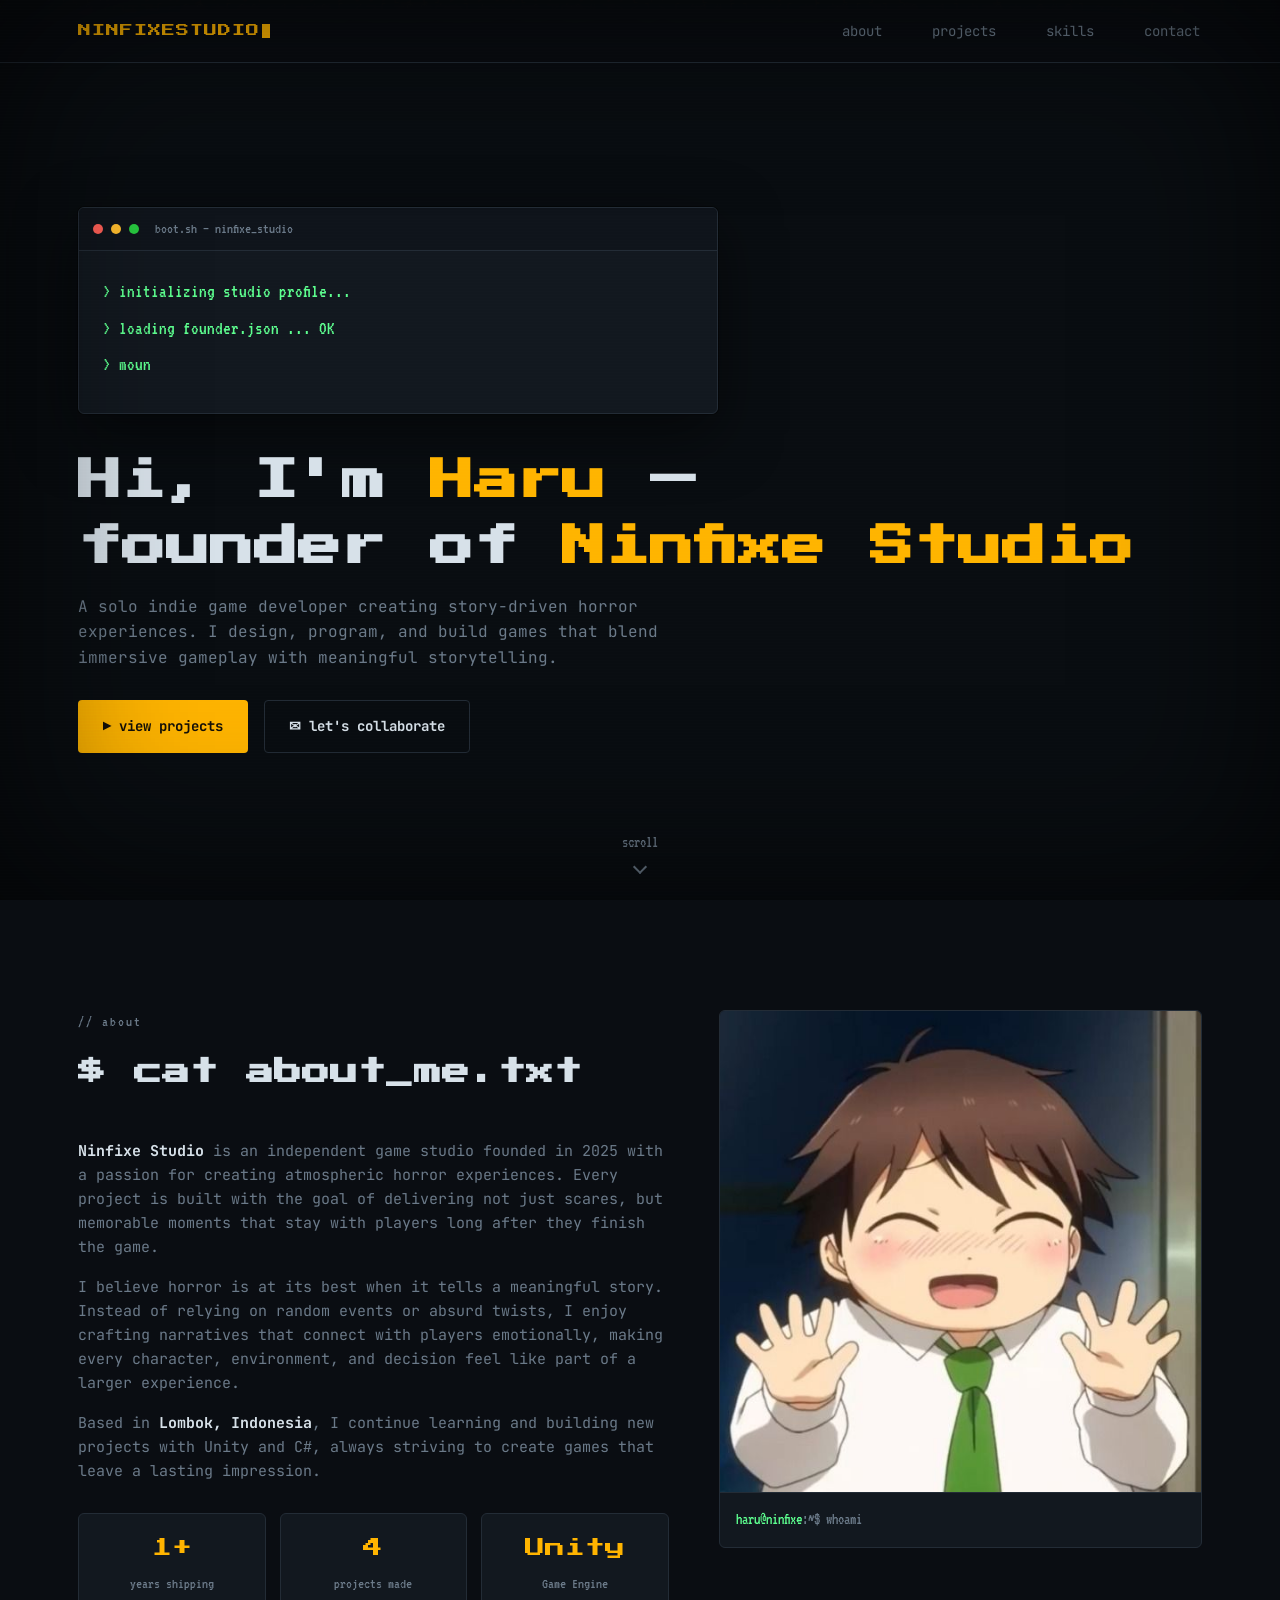
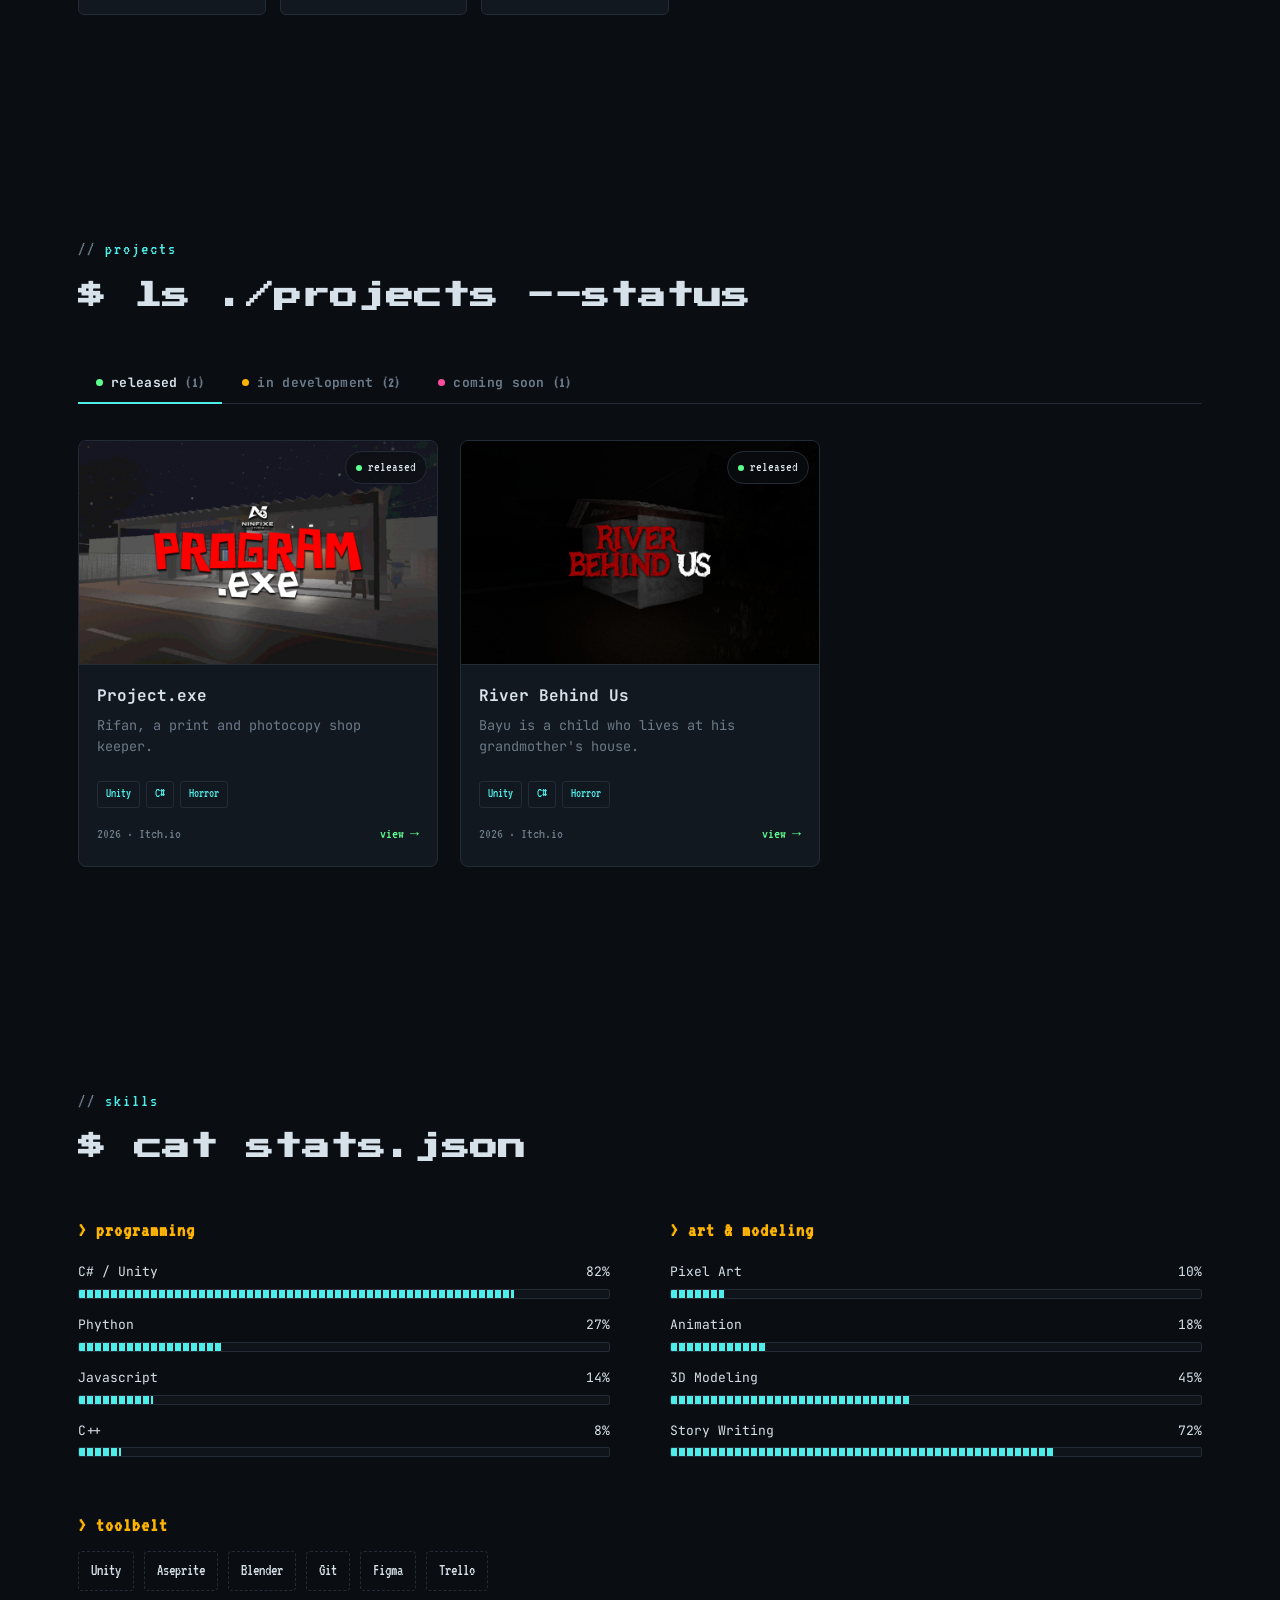
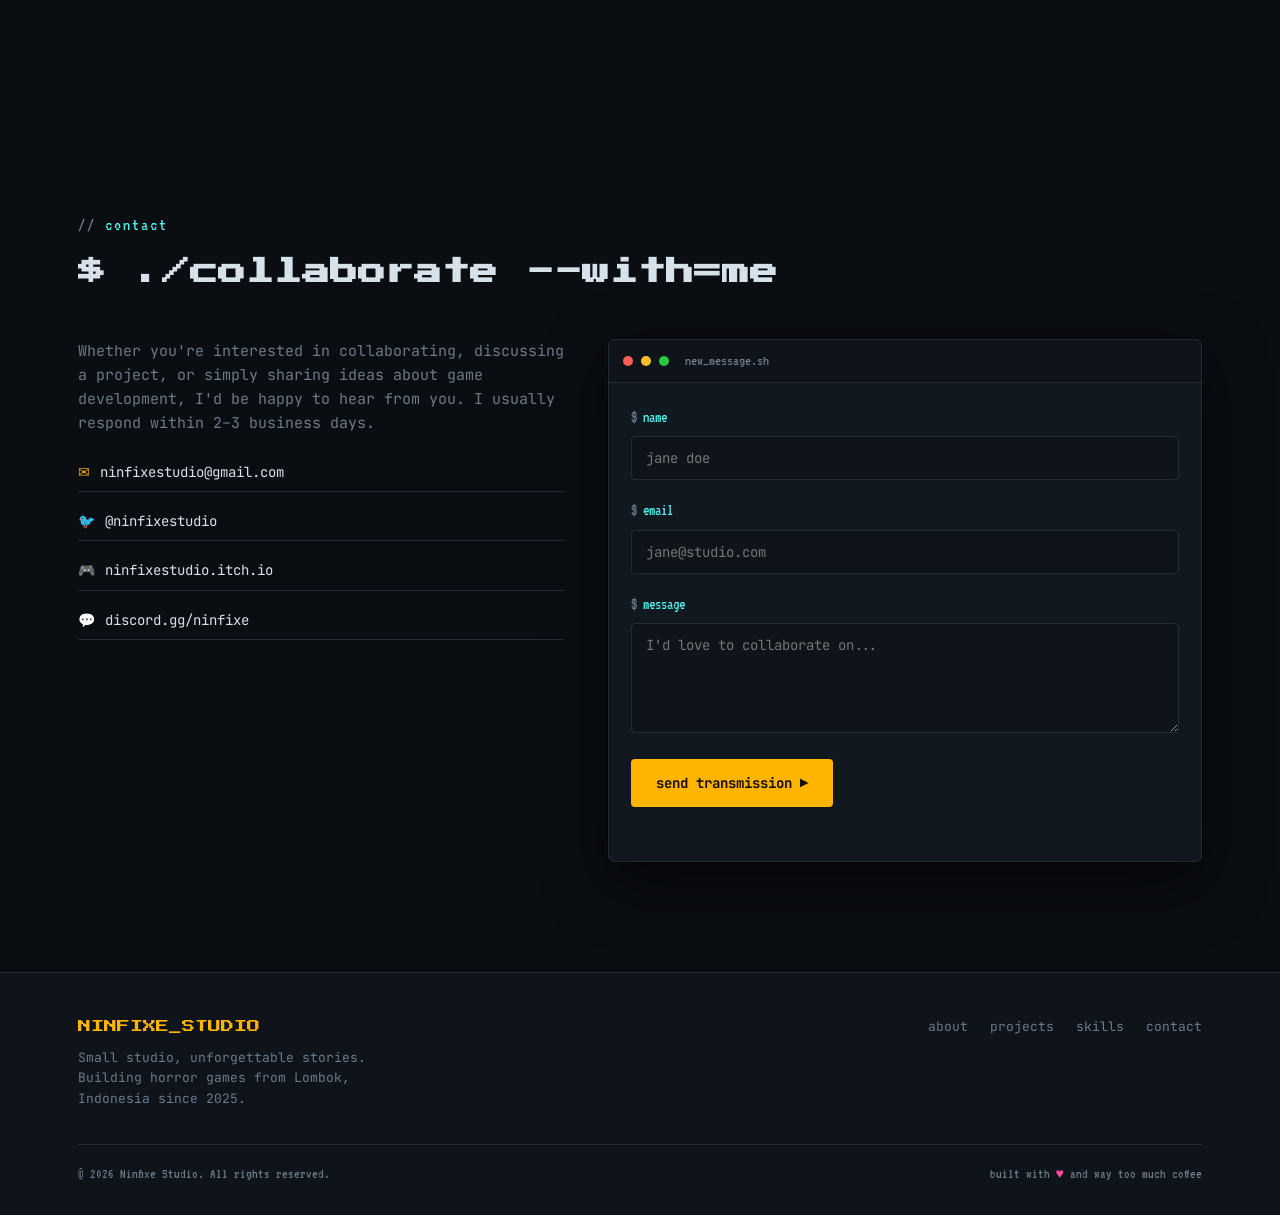
==== index.html @ 01ab665d "Update index.html" ====
<!DOCTYPE html>
<html lang="en">
<head>
    <meta charset="UTF-8">
    <meta name="viewport" content="width=device-width, initial-scale=1.0">
    <title>NINFIXE_STUDIO // dev.terminal</title>
    <link rel="preconnect" href="https://fonts.googleapis.com">
    <link href="https://fonts.googleapis.com/css2?family=Press+Start+2P&family=VT323&family=JetBrains+Mono:wght@400;500;700&display=swap" rel="stylesheet">

    <link rel="stylesheet" href="css/variables.css">
    <link rel="stylesheet" href="css/styles.css">
    <link rel="stylesheet" href="css/responsive.css">
    
</head>
<body>
    <div class="crt-overlay"></div>
    <div class="vignette"></div>
    <header>
    <nav>
        <a href="#top" class="logo">NINFIXESTUDIO<span class="cursor-blink"></span></a>
        <div class="nav-links" id="navLinks">
        <a href="#about">about</a>
        <a href="#projects">projects</a>
        <a href="#skills">skills</a>
        <a href="#contact">contact</a>
        </div>
        <button class="burger" id="burgerBtn" aria-label="toggle menu" aria-expanded="false">
        <span></span><span></span><span></span>
        </button>
    </nav>
    </header>

    <main id="top">

    <!-- HERO -->
    <section class="hero">
        <canvas id="matrixCanvas"></canvas>
        <div class="container hero-inner">
        <div class="terminal-window" style="max-width:640px;">
            <div class="terminal-bar">
            <span class="dot red"></span><span class="dot yellow"></span><span class="dot green"></span>
            <span class="terminal-title">boot.sh — ninfixe_studio</span>
            </div>
            <div class="terminal-body" id="bootBody">
            <div class="line"><span class="prompt">&gt;</span> initializing studio profile...</div>
            </div>
        </div>

        <h1 class="hero-title">Hi, I'm <span class="hl">Haru</span> —<br>founder of <span class="hl">Ninfixe Studio</span></h1>
        <p class="hero-sub">A solo indie game developer creating story-driven horror experiences. I design, program, and build games that blend immersive gameplay with meaningful storytelling.</p>
        <div class="hero-cta">
            <a href="#projects" class="btn btn-primary">▶ view projects</a>
            <a href="#contact" class="btn btn-ghost">✉ let's collaborate</a>
        </div>
        </div>
        <div class="scroll-hint"><span>scroll</span><span class="chev"></span></div>
    </section>

    <!-- ABOUT -->
    <section id="about">
        <div class="container">
        <div class="about-grid">
            <div class="about-text reveal">
            <p class="eyebrow">about</p>
            <h2 class="section-title">$ cat about_me.txt</h2>
            <p><strong>Ninfixe Studio</strong> is an independent game studio founded in 2025 with a passion for creating atmospheric horror experiences. Every project is built with the goal of delivering not just scares, but memorable moments that stay with players long after they finish the game.</p>
            <p>I believe horror is at its best when it tells a meaningful story. Instead of relying on random events or absurd twists, I enjoy crafting narratives that connect with players emotionally, making every character, environment, and decision feel like part of a larger experience.</p>
            <p>Based in <strong>Lombok, Indonesia</strong>, I continue learning and building new projects with Unity and C#, always striving to create games that leave a lasting impression.</p>

            <div class="stat-row">
                <div class="stat-card"><div class="stat-num">1+</div><div class="stat-label">years shipping</div></div>
                <div class="stat-card"><div class="stat-num">4</div><div class="stat-label">projects made</div></div>
                <div class="stat-card"><div class="stat-num">Unity</div><div class="stat-label">Game Engine</div></div>
            </div>
            </div>

            <div class="avatar-window reveal">
            <div class="avatar-canvas">
                <!-- <div class="pixel-face">🕹️</div> -->
                <img src="assets/images/avatar.jpg" alt="Haru's avatar" class="avatar-img">
            </div>
            <div class="avatar-caption"><span class="name">haru@ninfixe</span>:~$ whoami</div>
            </div>
        </div>
        </div>
    </section>

    <!-- PROJECTS -->
    <section id="projects">
        <div class="container">
        <p class="eyebrow reveal">projects</p>
        <h2 class="section-title reveal">$ ls ./projects --status</h2>

        <div class="tabs reveal" role="tablist" aria-label="project status filter">
            <button class="tab active" data-status="released" role="tab" aria-selected="true">
            <span class="dot-status"></span> released <span class="tab-count">(1)</span>
            </button>
            <button class="tab" data-status="dev" role="tab" aria-selected="false">
            <span class="dot-status"></span> in development <span class="tab-count">(2)</span>
            </button>
            <button class="tab" data-status="soon" role="tab" aria-selected="false">
            <span class="dot-status"></span> coming soon <span class="tab-count">(1)</span>
            </button>
        </div>

        <!-- RELEASED -->
        <div class="tab-panel active reveal" data-panel="released">
            <div class="card" data-status="released">
                <div class="card-art">
                    <img src="assets/images/projectexe.png" alt="Project Preview">
                    <span class="status-chip">
                        <span class="dot-status"></span>released
                    </span>
                </div>
                <div class="card-body">
                    <div class="card-title">Project.exe</div>
                    <div class="card-desc">Rifan, a print and photocopy shop keeper.</div>
                    <div class="card-tags"><span class="tag">Unity</span><span class="tag">C#</span><span class="tag">Horror</span></div>
                    <div class="card-foot"><span>2026 · Itch.io</span><a href="https://ninfixestudio.itch.io/programexe">view →</a></div>
                </div>
            </div>
            <div class="card" data-status="released">
                <div class="card-art">
                    <img src="assets/images/riverbehindus.jpg" alt="Project Preview">
                    <span class="status-chip">
                        <span class="dot-status"></span>released
                    </span>
                </div>
                <div class="card-body">
                    <div class="card-title">River Behind Us</div>
                    <div class="card-desc">Bayu is a child who lives at his grandmother's house.</div>
                    <div class="card-tags"><span class="tag">Unity</span><span class="tag">C#</span><span class="tag">Horror</span></div>
                    <div class="card-foot"><span>2026 · Itch.io</span><a href="https://ninfixestudio.itch.io/river-behind-us">view →</a></div>
                </div>
            </div>
        </div>
        <!-- IN DEVELOPMENT -->
        <div class="tab-panel" data-panel="dev">
            <!--<div class="card" data-status="dev">
                <div class="card-art">
                    <img src="assets/images/riverbehindus.jpg" alt="Project Preview">
                    <span class="status-chip">
                        <span class="dot-status"></span>in dev
                    </span>
                </div>
                <div class="card-body">
                    <div class="card-title">River Behind Us</div>
                    <div class="card-desc">Bayu is a child who lives at his grandmother's house.</div>
                    <div class="card-tags"><span class="tag">Unity</span><span class="tag">C#</span><span class="tag">Horror</span></div>
                    <div class="card-progress"><div class="card-progress-fill" data-progress="98"></div></div>
                    <div class="card-foot"><span>98% complete</span><a href="https://www.youtube.com/@NinfixeStudio">follow →</a></div>
                </div>
            </div>-->
            <div class="card" data-status="dev">
                <div class="card-art">
                    <img src="assets/images/beyondthepaper.jpeg" alt="Project Preview">
                    <span class="status-chip">
                        <span class="dot-status"></span>in dev
                    </span>
                </div>
                <div class="card-body">
                    <div class="card-title">Beyond The Paper (STC)</div>
                    <div class="card-desc">A full story of the part game Program.exe.</div>
                    <div class="card-tags"><span class="tag">Unity</span><span class="tag">C#</span><span class="tag">Horror</span></div>
                    <div class="card-progress"><div class="card-progress-fill" data-progress="67"></div></div>
                    <div class="card-foot"><span>67% complete</span><a href="https://www.youtube.com/@NinfixeStudio">follow →</a></div>
                </div>
            </div>
        </div>

        <!-- COMING SOON -->
        <div class="tab-panel" data-panel="soon">
            <div class="card" data-status="soon">
                <div class="card-art">
                    <img src="assets/images/projectexe.png" alt="Project Preview">
                    <span class="status-chip">
                        <span class="dot-status"></span>soon
                    </span>
                </div>
                <div class="card-body">
                    <div class="card-title">Jalan Pintas (STC)</div>
                    <div class="card-desc">Topan, a driver taxi. This game is a anomaly games.</div>
                    <div class="card-tags"><span class="tag">Unity</span><span class="tag">C#</span><span class="tag">Horror</span></div>
                    <div class="card-foot"><span>early concept</span><a href="https://www.youtube.com/@NinfixeStudio">get notified →</a></div>
                </div>
            </div>
        </div>

        </div>
    </section>

    <!-- SKILLS -->
    <section id="skills">
        <div class="container">
        <p class="eyebrow reveal">skills</p>
        <h2 class="section-title reveal">$ cat stats.json</h2>

        <div class="skills-grid">
            <div class="skill-group reveal">
            <h3>&gt; programming</h3>
            <div class="skill-item">
                <div class="skill-item-head"><span>C# / Unity</span><span>82%</span></div>
                <div class="skill-bar"><div class="skill-bar-fill" data-value="82"></div></div>
            </div>
            <div class="skill-item">
                <div class="skill-item-head"><span>Phython</span><span>27%</span></div>
                <div class="skill-bar"><div class="skill-bar-fill" data-value="27"></div></div>
            </div>
            <div class="skill-item">
                <div class="skill-item-head"><span>Javascript</span><span>14%</span></div>
                <div class="skill-bar"><div class="skill-bar-fill" data-value="14"></div></div>
            </div>
            <div class="skill-item">
                <div class="skill-item-head"><span>C++</span><span>8%</span></div>
                <div class="skill-bar"><div class="skill-bar-fill" data-value="8"></div></div>
            </div>
            </div>

            <div class="skill-group reveal">
            <h3>&gt; art &amp; modeling</h3>
            <div class="skill-item">
                <div class="skill-item-head"><span>Pixel Art</span><span>10%</span></div>
                <div class="skill-bar"><div class="skill-bar-fill" data-value="10"></div></div>
            </div>
            <div class="skill-item">
                <div class="skill-item-head"><span>Animation</span><span>18%</span></div>
                <div class="skill-bar"><div class="skill-bar-fill" data-value="18"></div></div>
            </div>
            <div class="skill-item">
                <div class="skill-item-head"><span>3D Modeling</span><span>45%</span></div>
                <div class="skill-bar"><div class="skill-bar-fill" data-value="45"></div></div>
            </div>
            <div class="skill-item">
                <div class="skill-item-head"><span>Story Writing</span><span>72%</span></div>
                <div class="skill-bar"><div class="skill-bar-fill" data-value="72"></div></div>
            </div>
            </div>
        </div>

        <div class="reveal" style="margin-top:36px;">
            <h3 style="font-family:var(--font-term); font-size:20px; color:var(--amber); margin-bottom:10px; letter-spacing:1px;">&gt; toolbelt</h3>
            <div class="toolbelt">
            <span class="chip">Unity</span>
            <!--<span class="chip">Godot</span>-->
            <span class="chip">Aseprite</span>
            <!-- <span class="chip">FL Studio</span> -->
            <span class="chip">Blender</span>
            <span class="chip">Git</span>
            <span class="chip">Figma</span>
            <span class="chip">Trello</span>
            </div>
        </div>
        </div>
    </section>

    <!-- CONTACT -->
    <section id="contact">
        <div class="container">
        <p class="eyebrow reveal">contact</p>
        <h2 class="section-title reveal">$ ./collaborate --with=me</h2>

        <div class="contact-wrap">
            <div class="contact-info reveal">
            <p>Whether you're interested in collaborating, discussing a project, or simply sharing ideas about game development, I'd be happy to hear from you. I usually respond within 2–3 business days.</p>
            <div class="contact-links">
                <a href="mailto:ninfixestudio@gmail.com"><span class="ico">✉</span> ninfixestudio@gmail.com</a>
                <a href="#"><span class="ico">🐦</span> @ninfixestudio</a>
                <a href="https://ninfixestudio.itch.io/"><span class="ico">🎮</span> ninfixestudio.itch.io</a>
                <a href="#"><span class="ico">💬</span> discord.gg/ninfixe</a>
            </div>
            </div>

            <div class="terminal-window reveal">
            <div class="terminal-bar">
                <span class="dot red"></span><span class="dot yellow"></span><span class="dot green"></span>
                <span class="terminal-title">new_message.sh</span>
            </div>
            <form class="terminal-form" id="contactForm">
                <div class="field">
                <label for="cf-name">name</label>
                <input id="cf-name" name="name" type="text" placeholder="jane doe" required>
                </div>
                <div class="field">
                <label for="cf-email">email</label>
                <input id="cf-email" name="email" type="email" placeholder="jane@studio.com" required>
                </div>
                <div class="field">
                <label for="cf-msg">message</label>
                <textarea id="cf-msg" name="message" placeholder="I'd love to collaborate on..." required></textarea>
                </div>
                <button type="submit" class="btn btn-primary">send transmission ▶</button>
                <div class="form-msg" id="formMsg" aria-live="polite"></div>
            </form>
            </div>
        </div>
        </div>
    </section>

    </main>

    <footer>
    <div class="container">
        <div class="footer-grid">
        <div>
            <div class="footer-logo">NINFIXE_STUDIO</div>
            <p class="footer-note">Small studio, unforgettable stories. Building horror games from Lombok, Indonesia since 2025.</p>
        </div>
        <div class="footer-links">
            <a href="#about">about</a>
            <a href="#projects">projects</a>
            <a href="#skills">skills</a>
            <a href="#contact">contact</a>
        </div>
        </div>
        <div class="footer-bottom">
        <span>© <span id="year"></span> Ninfixe Studio. All rights reserved.</span>
        <span>built with <span class="heart">♥</span> and way too much coffee</span>
        </div>
    </div>
    </footer>

    <button class="to-top" id="toTop" aria-label="back to top">▲</button>

    <script src="js/scripts.js"></script>
</body>
</html>
---- css/variables.css ----
:root{
    --bg:#0a0d12;
    --bg-alt:#0f141b;
    --panel:#12181f;
    --line:#232c36;
    --amber:#ffb400;
    --amber-dim:#8a6300;
    --cyan:#4deeea;
    --magenta:#ff4d9d;
    --green:#5dff8f;
    --text:#d7e1e9;
    --muted:#6b7a89;
    --font-pixel:'Press Start 2P', monospace;
    --font-mono:'JetBrains Mono', monospace;
    --font-term:'VT323', monospace;
  }
---- css/styles.css ----
* {
    box-sizing: border-box;
     margin: 0;
     padding: 0;
}

  html {
    scroll-behavior: smooth;
}

  body {

    background: var(--bg);

    color: var(--text);

    font-family: var(--font-mono);

    line-height: 1.6;

    overflow-x: hidden;

    position: relative;
}

  /* scanline + crt overlay */
  .crt-overlay {

    position: fixed;
     inset: 0;
     pointer-events: none;
     z-index: 9999;

    background: repeating-linear-gradient(
      to bottom,
      rgba(255, 255, 255, 0.018) 0px,
      rgba(255, 255, 255, 0.018) 1px,
      transparent 1px,
      transparent 3px
    );

    mix-blend-mode: overlay;
}

  .vignette {

    position: fixed;
     inset: 0;
     pointer-events: none;
     z-index: 9998;

    box-shadow:  inset 0 0 180px rgba(0, 0, 0, 0.75);
}

  ::selection {
    background: var(--amber);
     color: #0a0d12;
}

  a {
    color: inherit;
     text-decoration: none;
}

  .container {

    max-width: 1180px;

    margin: 0 auto;

    padding: 0 28px;
}

  /* ---------- Focus ---------- */
  a:focus-visible, button:focus-visible, input:focus-visible, textarea:focus-visible, .tab:focus-visible {

    outline: 2px solid var(--cyan);

    outline-offset: 3px;
}

  /* ---------- NAV ---------- */
  header {

    position: fixed;
     top: 0;
     left: 0;
     right: 0;
     z-index: 500;

    background: rgba(10, 13, 18, 0.85);

    backdrop-filter: blur(6px);

    border-bottom: 1px solid var(--line);
}

  nav {

    display: flex;
     align-items: center;
     justify-content: space-between;

    padding: 16px 28px;

    max-width: 1180px;
     margin: 0 auto;
}

  .logo {

    font-family: var(--font-pixel);

    font-size: 13px;

    color: var(--amber);

    letter-spacing: 1px;

    display: flex;
     align-items: center;
     gap: 2px;
}

  .logo .cursor-blink {

    display: inline-block;
     width: 8px;
     height: 14px;
     background: var(--amber);

    animation: blink 1s steps(1) infinite;
}

  .nav-links {

    display: flex;
     gap: 28px;

    font-size: 14px;
}

  .nav-links a {

    color: var(--muted);

    position: relative;

    padding: 4px 2px;

    transition: color .2s ease;
}

  .nav-links a::before {
    content: "./";
     color: var(--cyan);
     opacity: 0;
     margin-right: 2px;
     transition: opacity .2s ease;
}

  .nav-links a:hover, .nav-links a:focus-visible {
    color: var(--text);
}

  .nav-links a:hover::before {
    opacity: 1;
}

  .nav-links a::after {

    content: "";
     position: absolute;
     left: 0;
     bottom: -4px;
     width: 0;
     height: 1px;

    background: var(--cyan);
     transition: width .25s ease;
}

  .nav-links a:hover::after {
    width: 100%;
}

  .burger {

    display: none;
     flex-direction: column;
     gap: 5px;
     background: none;
     border: none;
     cursor: pointer;
}

  .burger span {
    width: 24px;
     height: 2px;
     background: var(--amber);
     display: block;
}

  /* ---------- HERO ---------- */
  .hero {

    min-height: 100vh;

    display: flex;
     flex-direction: column;
     align-items: flex-start;
     justify-content: center;

    position: relative;

    padding: 140px 0 80px;

    overflow: hidden;
}

  #matrixCanvas {

    position: absolute;
     inset: 0;
     width: 100%;
     height: 100%;

    opacity: 0.16;

    z-index: 0;
}

  .hero-inner {
    position: relative;
     z-index: 1;
     width: 100%;
}

  .terminal-window {

    background: var(--panel);

    border: 1px solid var(--line);

    border-radius: 6px;

    box-shadow: 0 0 0 1px rgba(0, 0, 0, .4), 0 20px 60px rgba(0, 0, 0, .5);

    overflow: hidden;
}

  .terminal-bar {

    background: var(--bg-alt);

    padding: 9px 14px;

    display: flex;
     align-items: center;
     gap: 8px;

    border-bottom: 1px solid var(--line);

    font-family: var(--font-term);
     font-size: 15px;
     color: var(--muted);
}

  .dot {
    width: 10px;
     height: 10px;
     border-radius: 50%;
     display: inline-block;
}

  .dot.red {
    background: #ff5f56;
}

  .dot.yellow {
    background: #ffbd2e;
}

  .dot.green {
    background: #27c93f;
}

  .terminal-title {
    margin-left: 8px;
}

  .terminal-body {
    padding: 26px 24px;
     font-family: var(--font-term);
     font-size: 19px;
     color: var(--green);
}

  .terminal-body .line {
    margin-bottom: 6px;
}

  .terminal-body .muted {
    color: var(--muted);
}

  .terminal-body .prompt {
    color: var(--cyan);
}

  .type-cursor {
    display: inline-block;
     width: 10px;
     height: 20px;
     background: var(--green);
     vertical-align: text-bottom;
     animation: blink 1s steps(1) infinite;
}

  .hero-title {

    font-family: var(--font-pixel);

    font-size: clamp(22px, 4.4vw, 44px);

    line-height: 1.5;

    margin: 34px 0 14px;

    color: var(--text);
}

  .hero-title .hl {
    color: var(--amber);
}

  .hero-sub {

    max-width: 640px;

    color: var(--muted);

    font-size: 16px;

    margin-bottom: 30px;
}

  .hero-cta {
    display: flex;
     gap: 16px;
     flex-wrap: wrap;
}

  .btn {

    font-family: var(--font-mono);

    font-weight: 700;

    font-size: 14px;

    padding: 14px 24px;

    border-radius: 4px;

    cursor: pointer;

    border: 1px solid transparent;

    transition: transform .15s ease, box-shadow .15s ease, background .15s ease, color .15s ease;

    display: inline-flex;
     align-items: center;
     gap: 8px;
}

  .btn-primary {

    background: var(--amber);
     color: #141008;

    box-shadow: 0 0 0 rgba(255, 180, 0, 0);
}

  .btn-primary:hover {
    transform: translateY(-2px);
     box-shadow: 0 8px 24px rgba(255, 180, 0, .25);
}

  .btn-ghost {

    background: transparent;
     border-color: var(--line);
     color: var(--text);
}

  .btn-ghost:hover {
    border-color: var(--cyan);
     color: var(--cyan);
     transform: translateY(-2px);
}

  .scroll-hint {

    position: absolute;
     bottom: 28px;
     left: 50%;
     transform: translateX(-50%);

    font-family: var(--font-term);
     font-size: 16px;
     color: var(--muted);

    display: flex;
     flex-direction: column;
     align-items: center;
     gap: 6px;

    animation: floaty 2.2s ease-in-out infinite;
}

  .scroll-hint .chev {
    border: solid var(--muted);
     border-width: 0 2px 2px 0;
     display: inline-block;
     padding: 4px;
     transform: rotate(45deg);
}

  @keyframes floaty {
    0%, 100% {
        transform: translate(-50%, 0);
    }

     50% {
        transform: translate(-50%, 8px);
    }
}

  @keyframes blink {
    50% {
        opacity: 0;
    }
}

  /* ---------- SECTION SHARED ---------- */
  section {
    padding: 110px 0;
}

  .eyebrow {

    font-family: var(--font-term);
     font-size: 18px;
     color: var(--cyan);

    letter-spacing: 2px;
     margin-bottom: 10px;
}

  .eyebrow::before {
    content: "// ";
     color: var(--muted);
}

  h2.section-title {

    font-family: var(--font-pixel);

    font-size: clamp(18px, 3vw, 28px);

    margin-bottom: 44px;

    color: var(--text);
}

  .reveal {

    opacity: 0;
     transform: translateY(28px);

    transition: opacity .7s ease, transform .7s ease;
}

  .reveal.is-visible {
    opacity: 1;
     transform: translateY(0);
}

  /* ---------- ABOUT ---------- */
  .about-grid {

    display: grid;
     grid-template-columns: 1.1fr 0.9fr;
     gap: 50px;
     align-items: start;
}

  .about-text p {
    color: var(--muted);
     margin-bottom: 16px;
     font-size: 15px;
}

  .about-text strong {
    color: var(--text);
}

  .stat-row {

    display: grid;
     grid-template-columns: repeat(3, 1fr);
     gap: 14px;
     margin-top: 30px;
}

  .stat-card {

    background: var(--panel);
     border: 1px solid var(--line);
     border-radius: 6px;

    padding: 18px 14px;
     text-align: center;

    transition: border-color .2s ease, transform .2s ease;
}

  .stat-card:hover {
    border-color: var(--amber);
     transform: translateY(-4px);
}

  .stat-num {
    font-family: var(--font-pixel);
     font-size: 20px;
     color: var(--amber);
}

  .stat-label {
    font-family: var(--font-term);
     font-size: 15px;
     color: var(--muted);
     margin-top: 8px;
}

  .avatar-window {

    background: var(--panel);
     border: 1px solid var(--line);
     border-radius: 6px;
     overflow: hidden;
}

  .avatar-canvas {

    width: 100%;
     aspect-ratio: 1/1;

    background:
      linear-gradient(135deg, #14202b 25%, transparent 25%) 0 0/16px 16px,
      linear-gradient(225deg, #14202b 25%, transparent 25%) 0 0/16px 16px,
      linear-gradient(45deg, #14202b 25%, #0f141b 25%) 0 0/16px 16px,
      linear-gradient(315deg, #14202b 25%, #0f141b 25%) 0 0/16px 16px;

    display: flex;
     align-items: center;
     justify-content: center;

    position: relative;
}

  .avatar-canvas img  {

    width:  100%;

    height:  100%;

    object-fit:  cover;
}

  .pixel-face {
    font-size: min(20vw, 110px);
     filter: drop-shadow(0 0 24px rgba(255, 180, 0, .25));
}

  .avatar-caption {

    padding: 14px 16px;
     font-family: var(--font-term);
     font-size: 16px;
     color: var(--muted);

    border-top: 1px solid var(--line);
}

  .avatar-caption .name {
    color: var(--green);
}

  /* ---------- PROJECTS ---------- */
  .tabs {

    display: flex;
     gap: 2px;
     margin-bottom: 36px;
     flex-wrap: wrap;

    border-bottom: 1px solid var(--line);
}

  .tab {

    font-family: var(--font-mono);
     font-size: 13px;
     font-weight: 700;

    padding: 12px 18px;
     background: none;
     border: none;
     color: var(--muted);

    cursor: pointer;
     position: relative;
     letter-spacing: .3px;

    display: flex;
     align-items: center;
     gap: 8px;
}

  .tab .dot-status {
    width: 7px;
     height: 7px;
     border-radius: 50%;
     background: var(--muted);
}

  .tab[data-status="released"] .dot-status {
    background: var(--green);
}

  .tab[data-status="dev"] .dot-status {
    background: var(--amber);
}

  .tab[data-status="soon"] .dot-status {
    background: var(--magenta);
}

  .tab.active {
    color: var(--text);
}

  .tab::after {

    content: "";
     position: absolute;
     left: 0;
     right: 0;
     bottom: -1px;
     height: 2px;
     background: var(--cyan);

    transform: scaleX(0);
     transition: transform .25s ease;
}

  .tab.active::after {
    transform: scaleX(1);
}

  .tab:hover {
    color: var(--text);
}

  .tab-count {

    font-family: var(--font-term);
     font-size: 14px;
     color: var(--muted);
}

  .cards-grid {

    display: grid;
     grid-template-columns: repeat(3, 1fr);
     gap: 22px;
}

  .tab-panel {
    display: none;
}

  .tab-panel.active {
    display: grid;
     grid-template-columns: repeat(3, 1fr);
     gap: 22px;
}

  .card {

    background: var(--panel);

    border: 1px solid var(--line);

    border-radius: 8px;

    overflow: hidden;

    position: relative;

    transition: transform .25s ease, border-color .25s ease, box-shadow .25s ease;
}

  .card:hover {

    transform: translateY(-6px);

    border-color: var(--cyan);

    box-shadow: 0 16px 40px rgba(0, 0, 0, .45);
}

  .card-art {

    aspect-ratio: 16/10;

    position: relative;

    overflow: hidden;

    border-bottom: 1px solid var(--line);
}

  .card-art img {

    width: 100%;

    height: 100%;

    object-fit: cover;

    display: block;

    transition: .35s;
}

  .card:hover .card-art img {

      transform: scale(1.08);
}

  .status-chip {

    position: absolute;
     top: 10px;
     right: 10px;

    font-family: var(--font-term);
     font-size: 14px;

    padding: 4px 10px;
     border-radius: 20px;

    border: 1px solid var(--line);
     background: rgba(10, 13, 18, .7);

    display: flex;
     align-items: center;
     gap: 6px;
}

  .status-chip .dot-status {
    width: 6px;
     height: 6px;
     border-radius: 50%;
}

  .card[data-status="released"] .status-chip .dot-status {
    background: var(--green);
}

  .card[data-status="dev"] .status-chip .dot-status {
    background: var(--amber);
}

  .card[data-status="soon"] .status-chip .dot-status {
    background: var(--magenta);
}

  .card-body {
    padding: 18px 18px 20px;
}

  .card-title {
    font-family: var(--font-mono);
     font-weight: 700;
     font-size: 16px;
     margin-bottom: 6px;
}

  .card-desc {
    color: var(--muted);
     font-size: 13.5px;
     margin-bottom: 14px;
     min-height: 52px;
}

  .card-tags {
    display: flex;
     gap: 6px;
     flex-wrap: wrap;
     margin-bottom: 14px;
}

  .tag {

    font-family: var(--font-term);
     font-size: 13px;
     color: var(--cyan);

    border: 1px solid var(--line);
     padding: 2px 8px;
     border-radius: 3px;
}

  .card-progress {
    height: 5px;
     background: var(--bg-alt);
     border-radius: 3px;
     overflow: hidden;
     margin-bottom: 10px;
}

  .card-progress-fill {
    height: 100%;
     background: var(--amber);
     width: 0%;
     transition: width 1s ease;
}

  .card-foot {
    display: flex;
     justify-content: space-between;
     align-items: center;
     font-family: var(--font-term);
     font-size: 15px;
     color: var(--muted);
}

  .card-foot a {
    color: var(--green);
}

  .card-foot a:hover {
    text-decoration: underline;
}

  /* ---------- SKILLS ---------- */
  .skills-grid {
    display: grid;
     grid-template-columns: 1fr 1fr;
     gap: 40px 60px;
}

  .skill-group h3 {

    font-family: var(--font-term);
     font-size: 20px;
     color: var(--amber);
     margin-bottom: 16px;
     letter-spacing: 1px;
}

  .skill-item {
    margin-bottom: 16px;
}

  .skill-item-head {
    display: flex;
     justify-content: space-between;
     font-size: 13px;
     margin-bottom: 6px;
}

  .skill-bar {
    height: 10px;
     background: var(--bg-alt);
     border: 1px solid var(--line);
     border-radius: 2px;
     overflow: hidden;
     position: relative;
}

  .skill-bar-fill {

    height: 100%;
     width: 0%;

    background: repeating-linear-gradient(90deg, var(--cyan) 0 6px, transparent 6px 8px);

    transition: width 1.2s cubic-bezier(.2, .8, .2, 1);
}

  .toolbelt {
    display: flex;
     flex-wrap: wrap;
     gap: 10px;
     margin-top: 8px;
}

  .chip {

    font-family: var(--font-term);
     font-size: 16px;

    border: 1px dashed var(--line);
     padding: 6px 12px;
     border-radius: 4px;
     color: var(--text);

    transition: border-color .2s ease, color .2s ease, transform .2s ease;
}

  .chip:hover {
    border-color: var(--amber);
     color: var(--amber);
     transform: translateY(-3px);
}

  /* ---------- CONTACT ---------- */
  .contact-wrap {
    display: grid;
     grid-template-columns: 0.9fr 1.1fr;
     gap: 44px;
     align-items: start;
}

  .contact-info p {
    color: var(--muted);
     font-size: 15px;
     margin-bottom: 18px;
}

  .contact-links {
    display: flex;
     flex-direction: column;
     gap: 10px;
}

  .contact-links a {

    font-family: var(--font-mono);
     font-size: 14px;
     color: var(--text);

    display: flex;
     align-items: center;
     gap: 10px;
     padding: 8px 0;
     border-bottom: 1px solid var(--line);

    transition: color .2s ease, padding-left .2s ease;
}

  .contact-links a:hover {
    color: var(--cyan);
     padding-left: 6px;
}

  .contact-links a .ico {
    color: var(--amber);
}

  form.terminal-form {
    padding: 22px 22px 26px;
}

  .field {
    margin-bottom: 18px;
}

  .field label {

    display: block;
     font-family: var(--font-term);
     font-size: 16px;
     color: var(--cyan);
     margin-bottom: 6px;
}

  .field label::before {
    content: "$ ";
     color: var(--muted);
}

  .field input, .field textarea {

    width: 100%;

    background: var(--bg-alt);

    border: 1px solid var(--line);

    color: var(--text);

    font-family: var(--font-mono);

    font-size: 14px;

    padding: 12px 14px;

    border-radius: 4px;

    resize: vertical;

    transition: border-color .2s ease, box-shadow .2s ease;
}

  .field input:focus, .field textarea:focus {

    outline: none;
     border-color: var(--cyan);
     box-shadow: 0 0 0 3px rgba(77, 238, 234, .12);
}

  .field textarea {
    min-height: 110px;
}

  .form-msg {
    font-family: var(--font-term);
     font-size: 16px;
     color: var(--green);
     min-height: 22px;
     margin-top: 6px;
}

  /* ---------- FOOTER ---------- */
  footer {
    border-top: 1px solid var(--line);
     padding: 44px 0 30px;
     background: var(--bg-alt);
}

  .footer-grid {
    display: flex;
     justify-content: space-between;
     align-items: flex-start;
     flex-wrap: wrap;
     gap: 24px;
}

  .footer-logo {
    font-family: var(--font-pixel);
     font-size: 13px;
     color: var(--amber);
     margin-bottom: 10px;
}

  .footer-note {
    color: var(--muted);
     font-size: 13px;
     max-width: 340px;
}

  .footer-links {
    display: flex;
     gap: 22px;
     flex-wrap: wrap;
}

  .footer-links a {
    color: var(--muted);
     font-size: 13px;
     transition: color .2s ease;
}

  .footer-links a:hover {
    color: var(--cyan);
}

  .footer-bottom {

    margin-top: 34px;
     padding-top: 18px;
     border-top: 1px solid var(--line);

    display: flex;
     justify-content: space-between;
     flex-wrap: wrap;
     gap: 10px;

    font-family: var(--font-term);
     font-size: 14px;
     color: var(--muted);
}

  .heart {
    color: var(--magenta);
}

  /* back to top */
  .to-top {

    position: fixed;
     right: 22px;
     bottom: 22px;
     z-index: 400;

    width: 44px;
     height: 44px;
     border-radius: 50%;

    background: var(--panel);
     border: 1px solid var(--line);

    color: var(--amber);
     font-family: var(--font-pixel);
     font-size: 10px;

    display: flex;
     align-items: center;
     justify-content: center;
     cursor: pointer;

    opacity: 0;
     pointer-events: none;
     transform: translateY(10px);

    transition: opacity .25s ease, transform .25s ease, border-color .25s ease;
}

  .to-top.show {
    opacity: 1;
     pointer-events: auto;
     transform: translateY(0);
  }

  .to-top:hover {
    border-color: var(--amber);
  }
---- css/responsive.css ----
/* ---------- RESPONSIVE ---------- */
  @media (max-width: 920px){
    .about-grid, .contact-wrap{grid-template-columns:1fr;}
    .skills-grid{grid-template-columns:1fr;}
    .cards-grid, .tab-panel.active{grid-template-columns:repeat(2,1fr);}
  }
  @media (max-width: 680px){
    .nav-links{
      position:fixed; top:60px; right:0; height:calc(100vh - 60px);
      background:var(--bg-alt); border-left:1px solid var(--line);
      flex-direction:column; padding:26px; width:220px;
      transform:translateX(100%); transition:transform .3s ease;
    }
    .nav-links.open{transform:translateX(0);}
    .burger{display:flex;}
    .cards-grid, .tab-panel.active{grid-template-columns:1fr;}
    section{padding:80px 0;}
    .hero{padding-top:120px;}
    .stat-row{grid-template-columns:1fr 1fr;}
  }

  @media (prefers-reduced-motion: reduce){
    *{animation-duration:.001ms !important; transition-duration:.001ms !important;}
    html{scroll-behavior:auto;}
  }
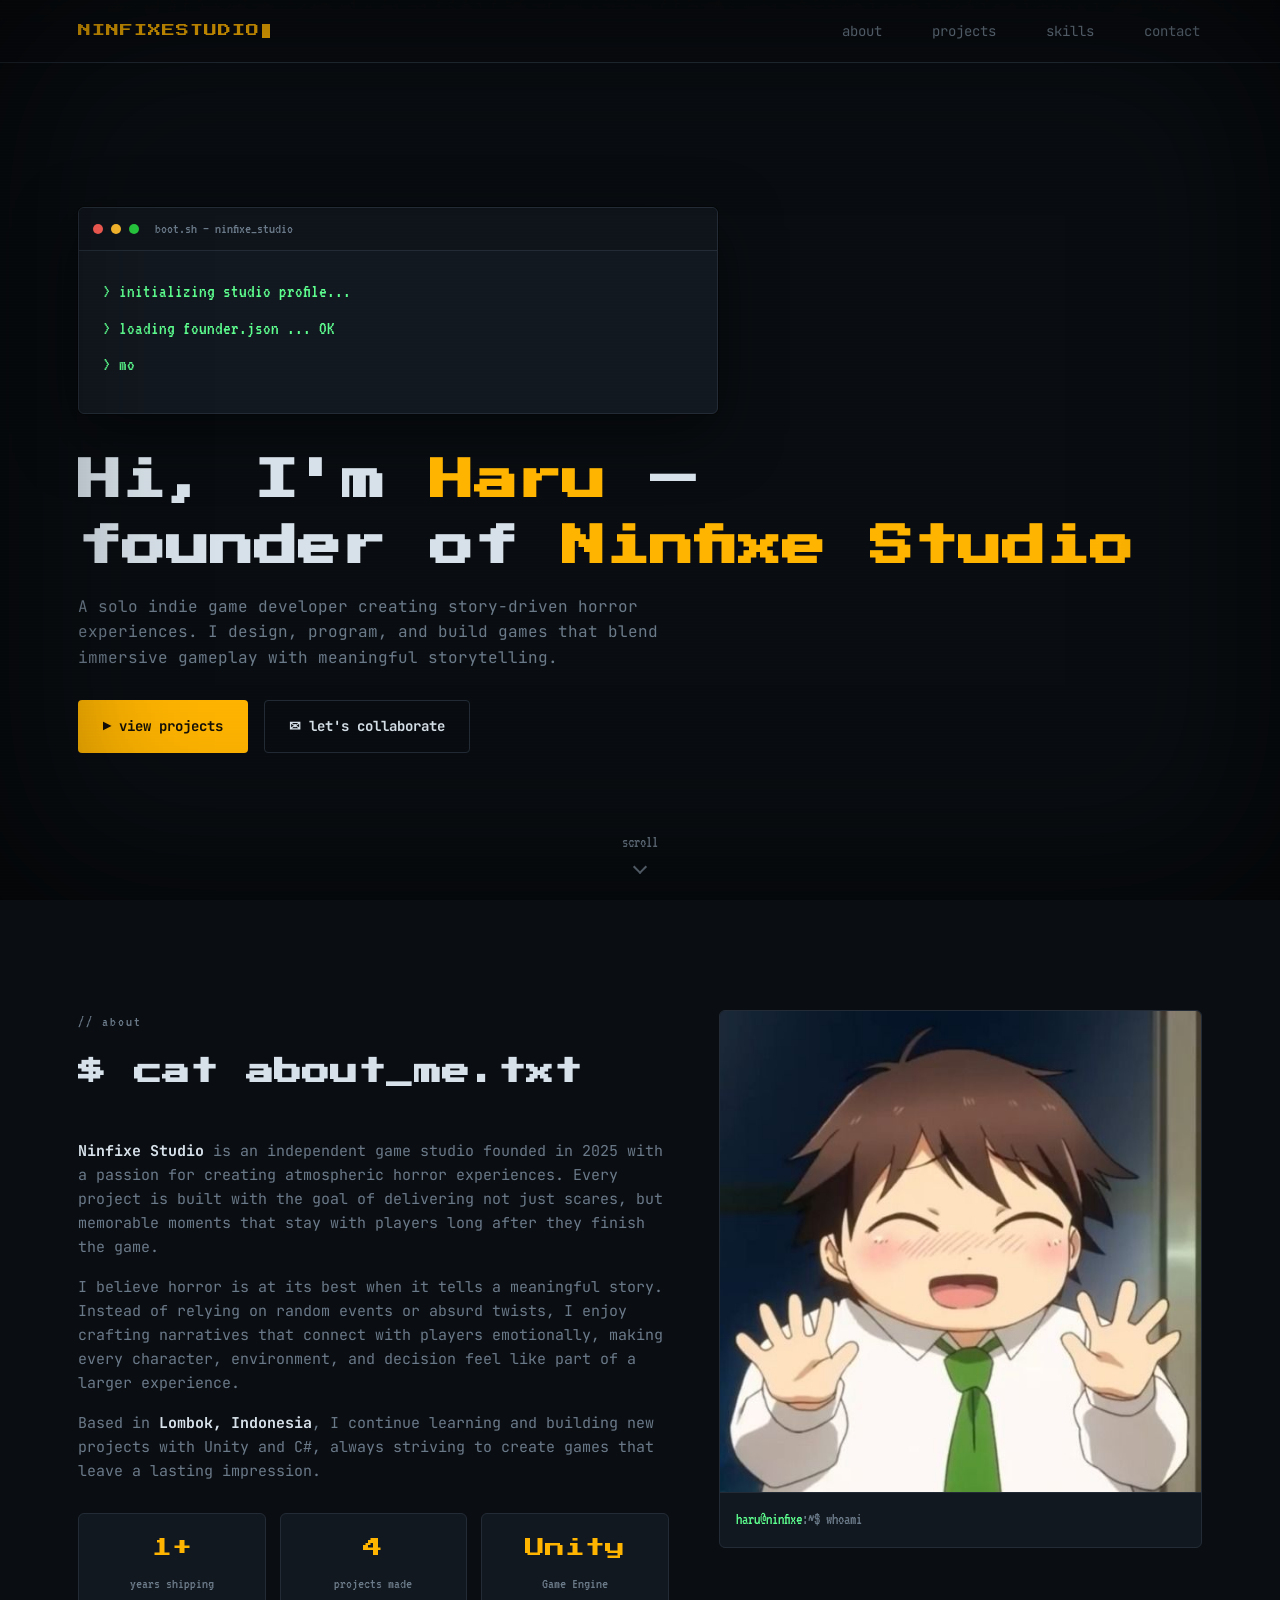
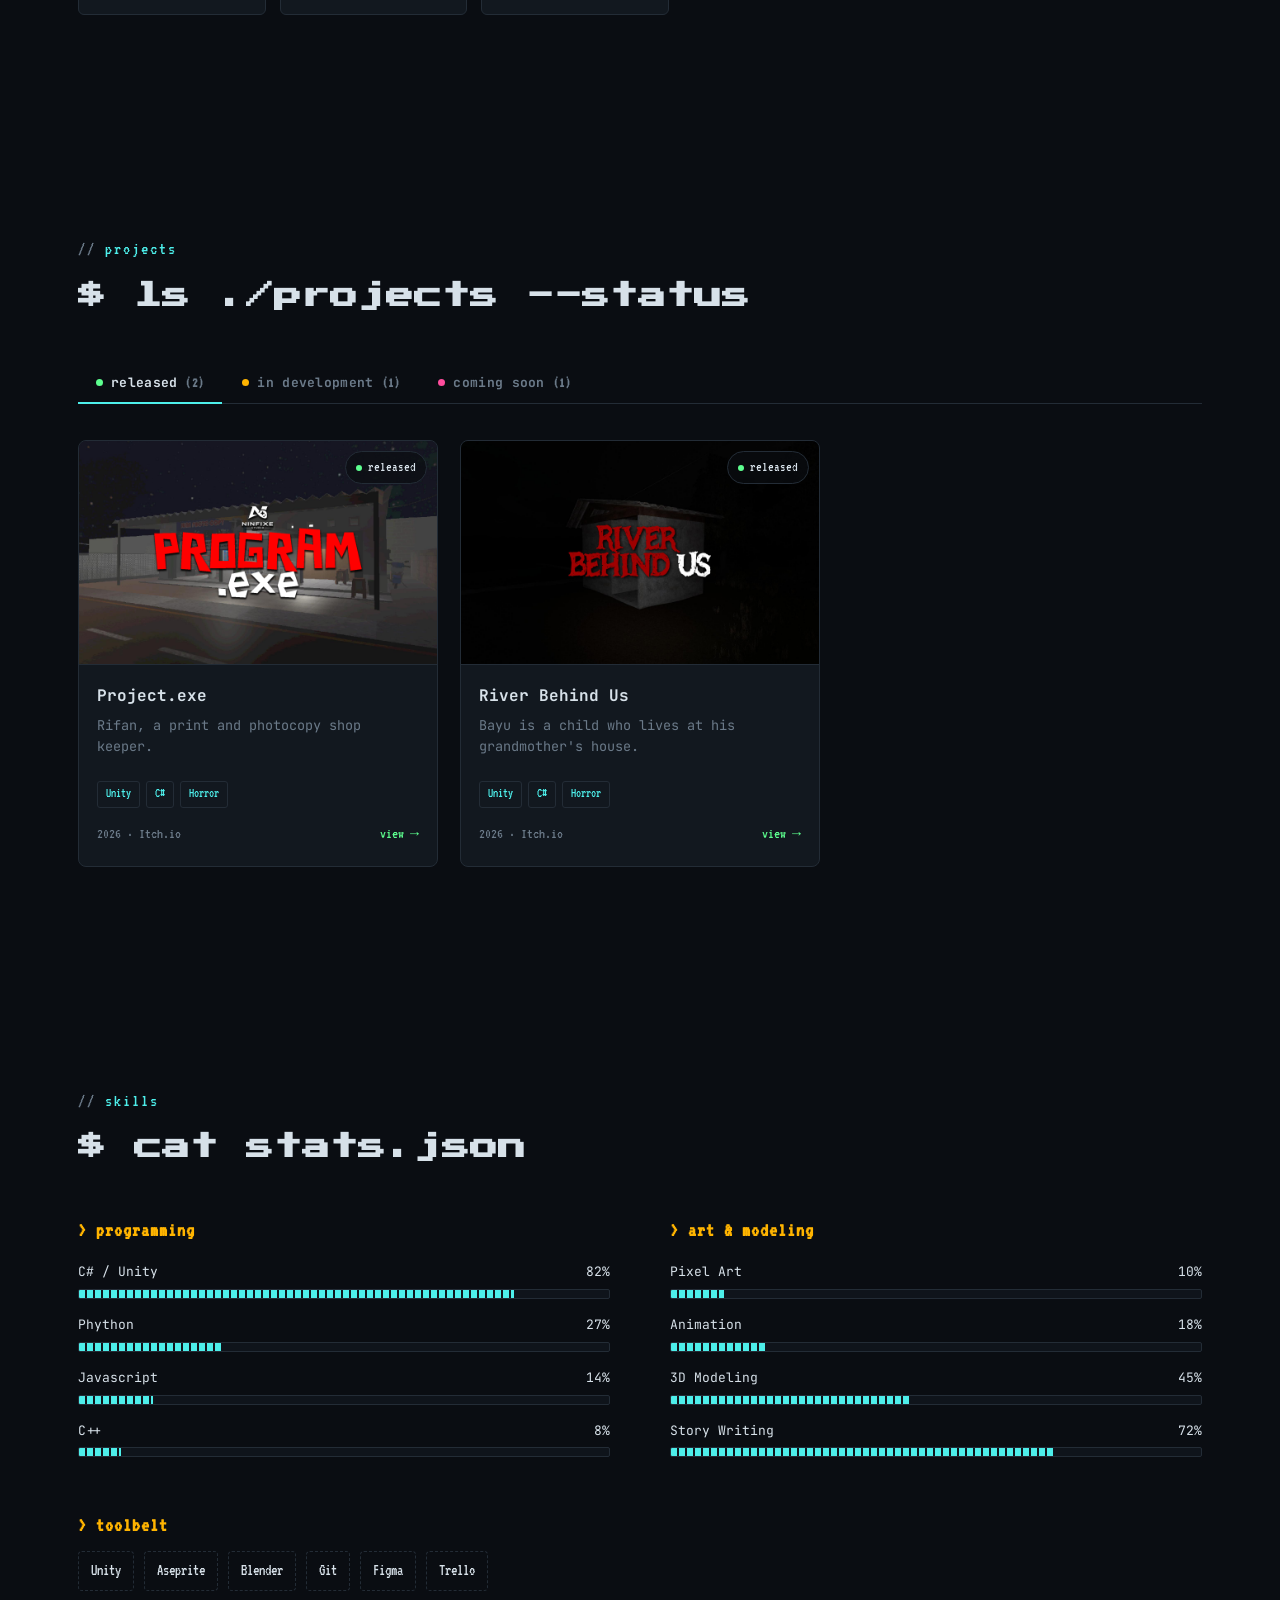
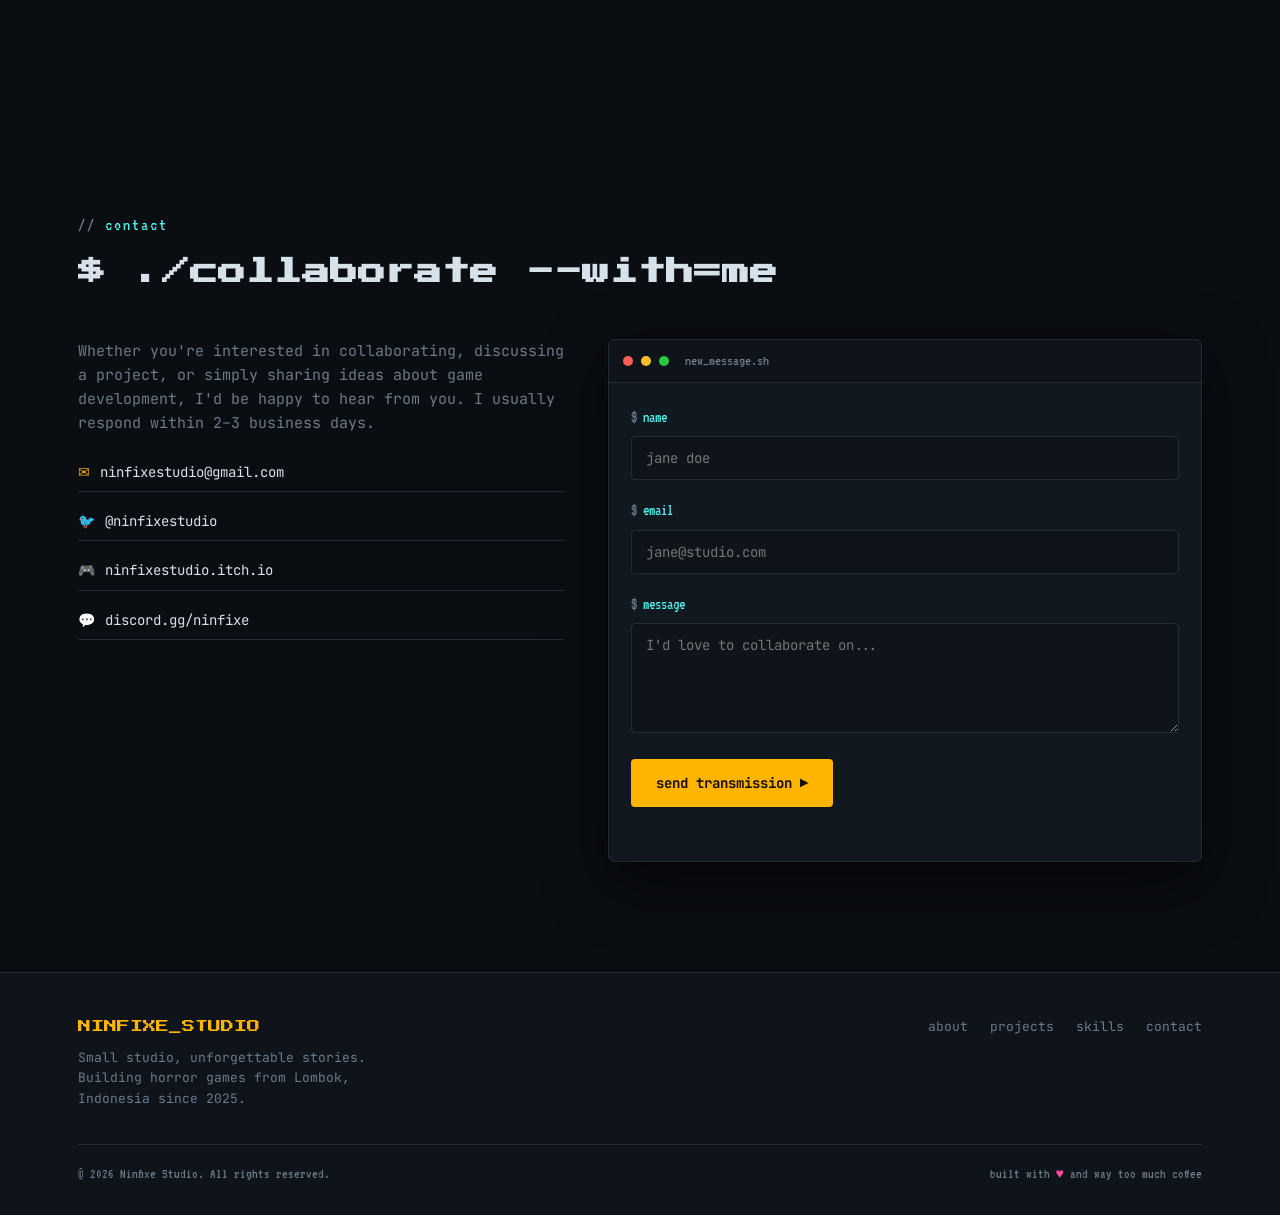
==== commit 1e4ba724: "Update index.html" ====
--- a/index.html
+++ b/index.html
@@ -93,10 +93,10 @@
 
         <div class="tabs reveal" role="tablist" aria-label="project status filter">
             <button class="tab active" data-status="released" role="tab" aria-selected="true">
-            <span class="dot-status"></span> released <span class="tab-count">(1)</span>
+            <span class="dot-status"></span> released <span class="tab-count">(2)</span>
             </button>
             <button class="tab" data-status="dev" role="tab" aria-selected="false">
-            <span class="dot-status"></span> in development <span class="tab-count">(2)</span>
+            <span class="dot-status"></span> in development <span class="tab-count">(1)</span>
             </button>
             <button class="tab" data-status="soon" role="tab" aria-selected="false">
             <span class="dot-status"></span> coming soon <span class="tab-count">(1)</span>
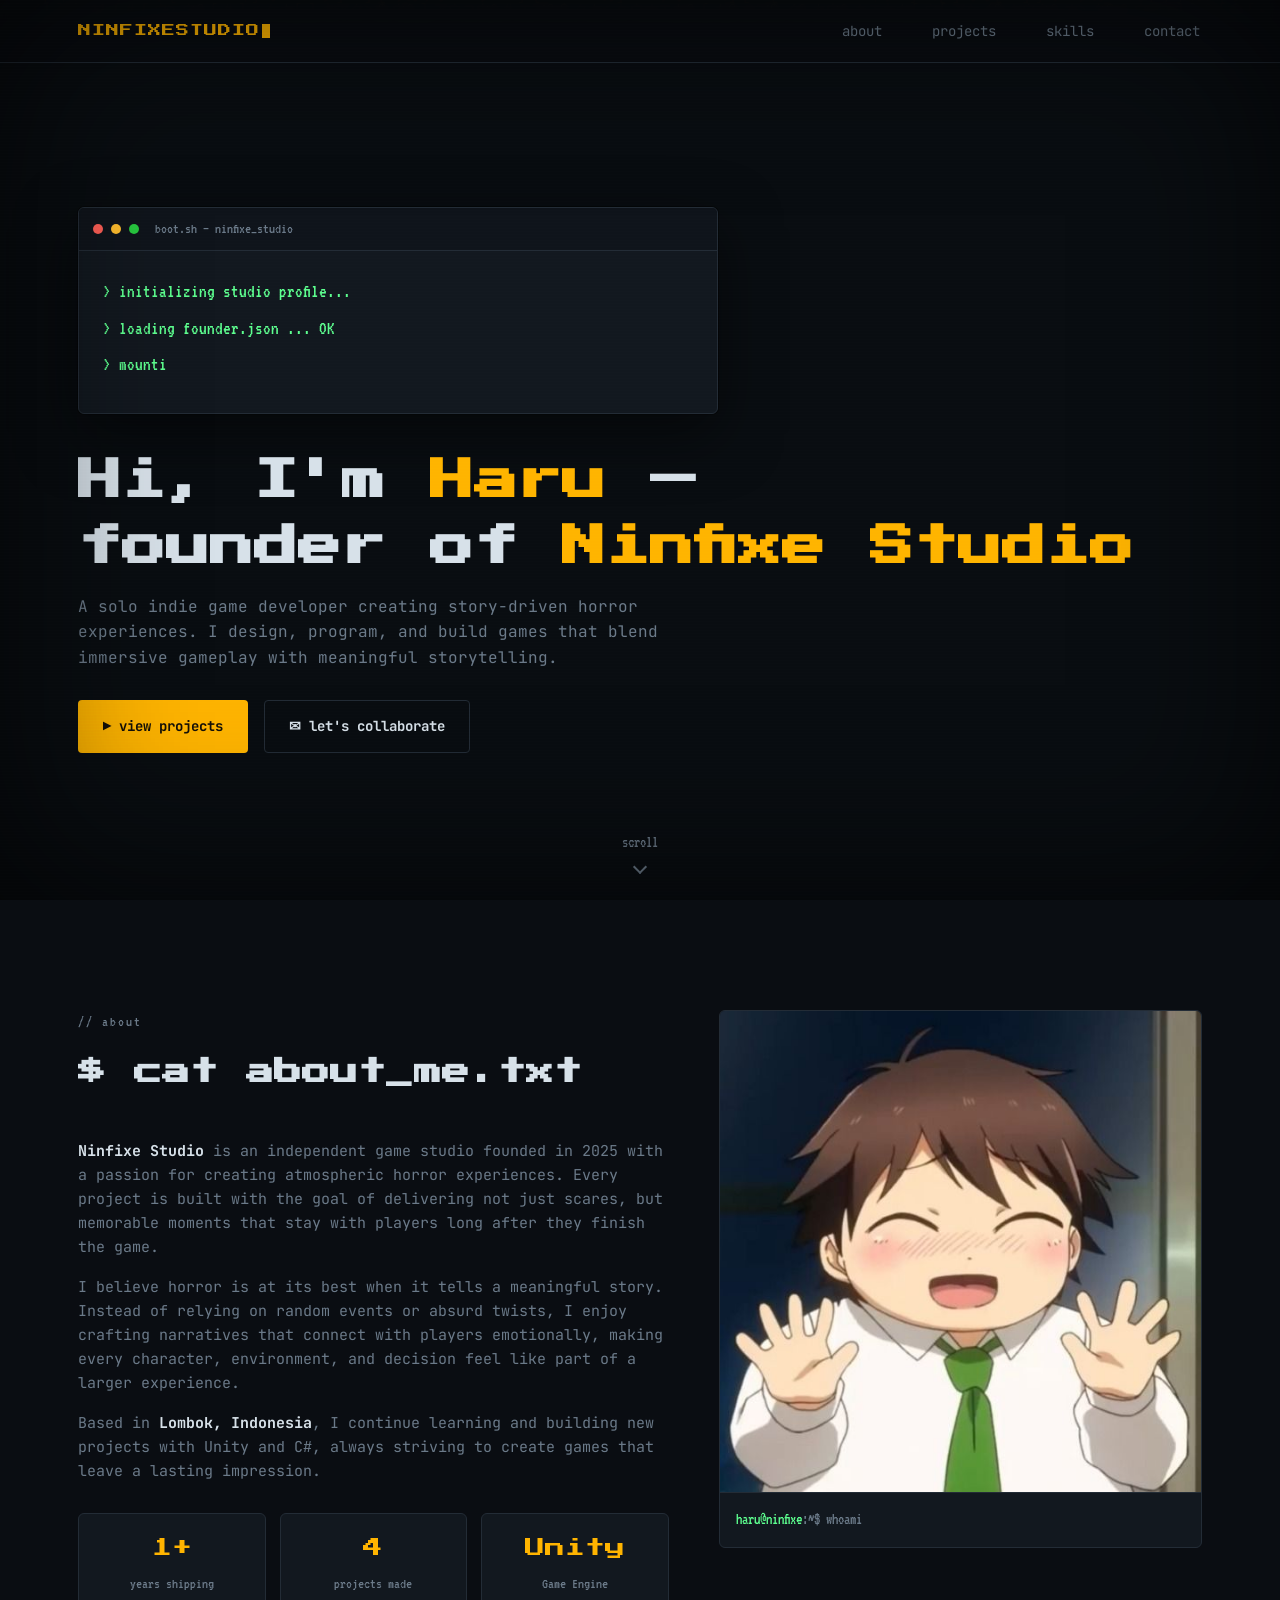
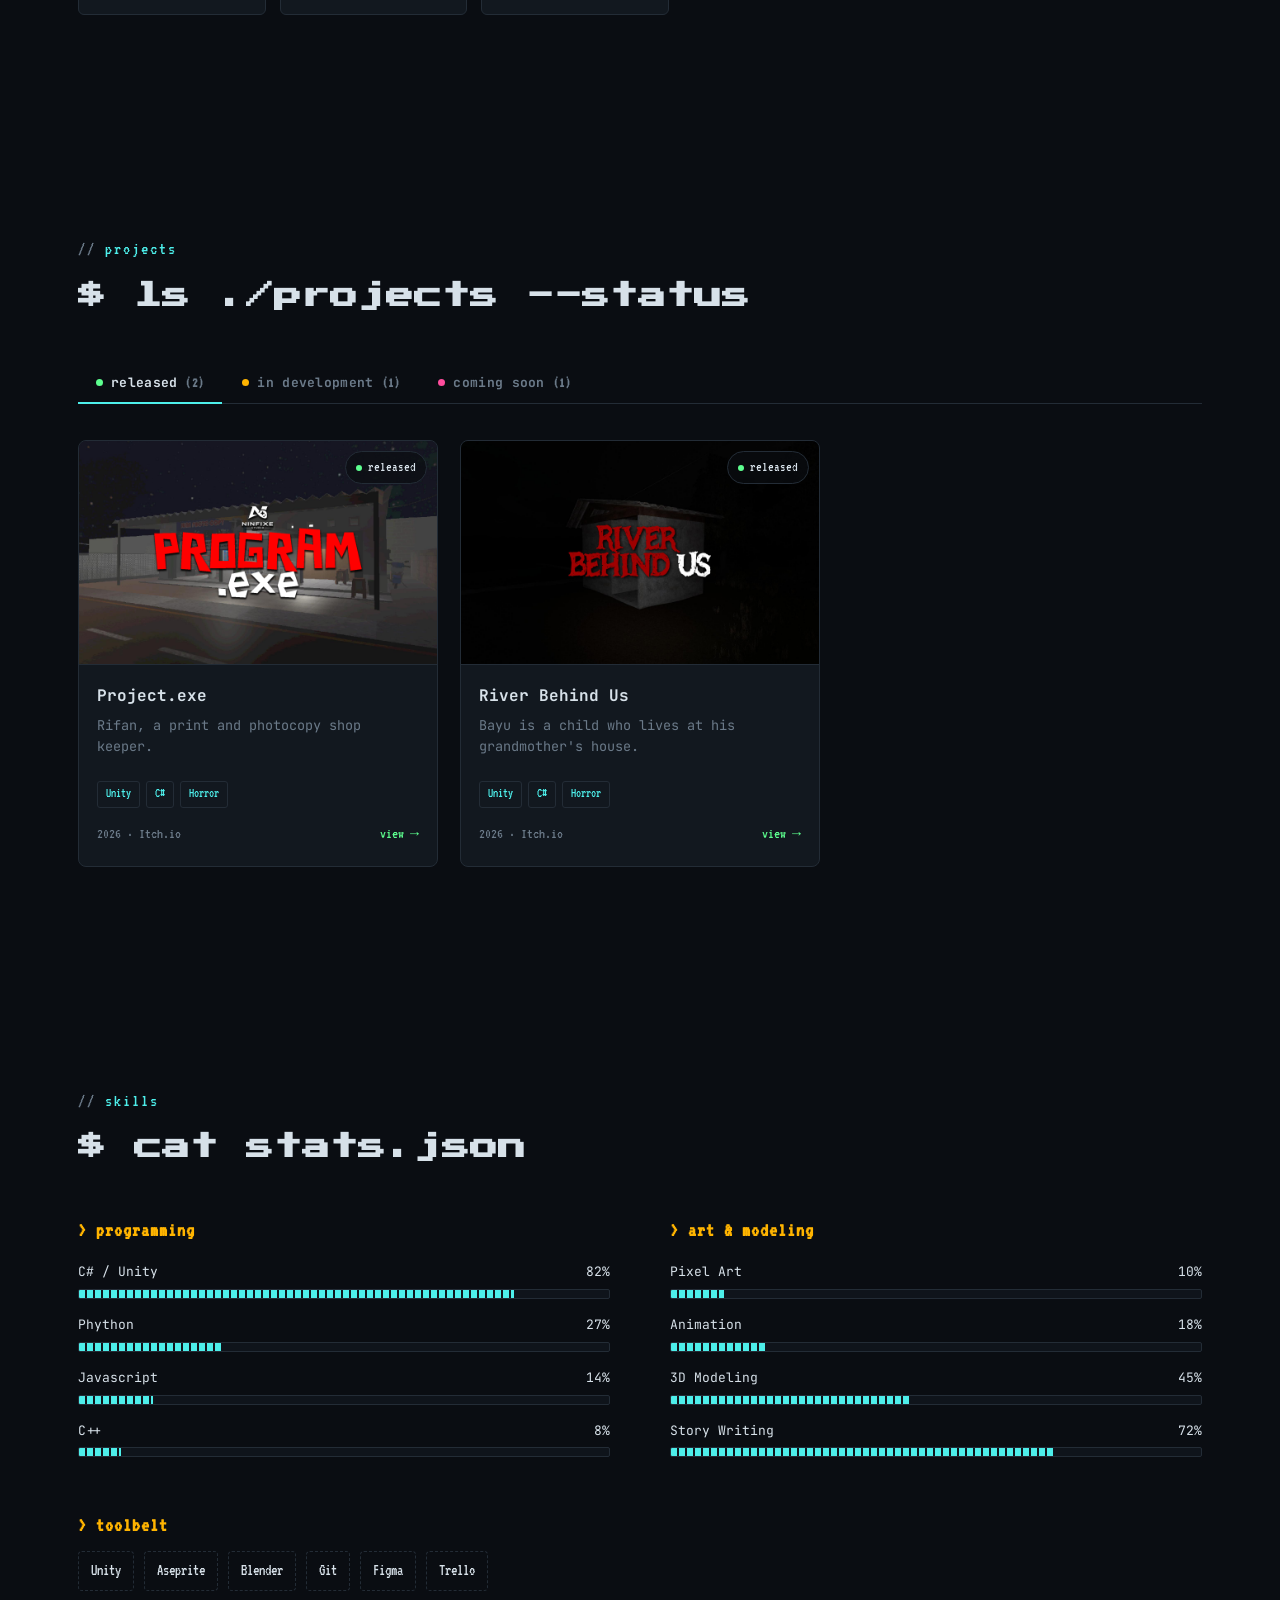
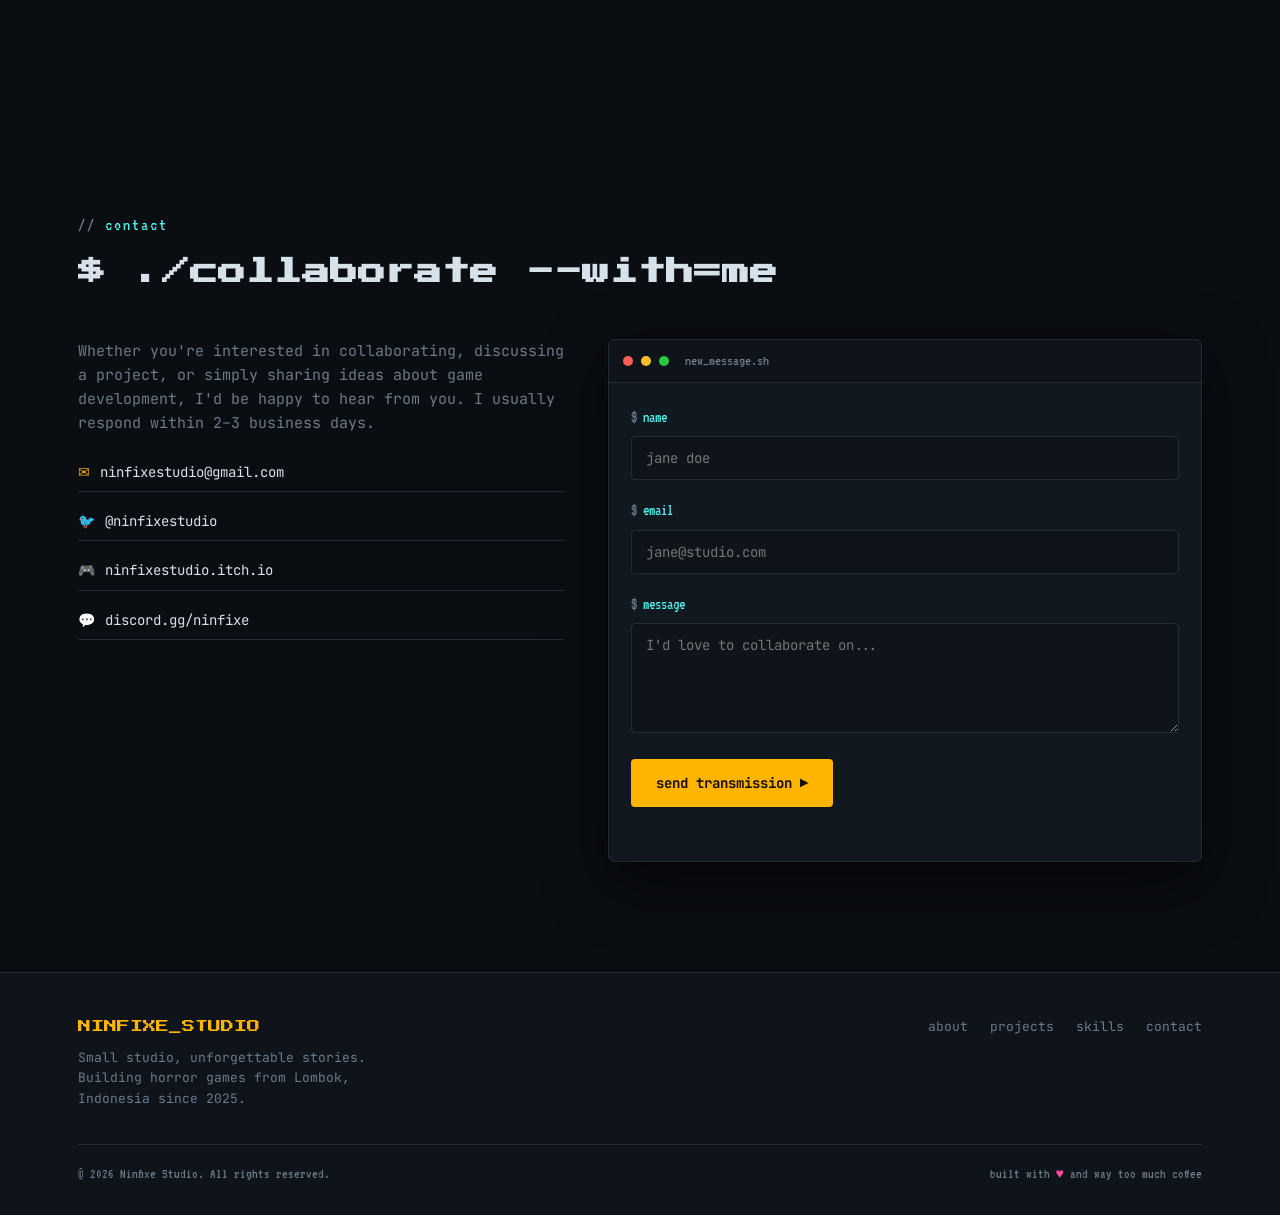
==== commit 461fd545: "Update index.html" ====
--- a/index.html
+++ b/index.html
@@ -136,21 +136,21 @@
         </div>
         <!-- IN DEVELOPMENT -->
         <div class="tab-panel" data-panel="dev">
-            <!--<div class="card" data-status="dev">
-                <div class="card-art">
-                    <img src="assets/images/riverbehindus.jpg" alt="Project Preview">
+            <div class="card" data-status="dev">
+                <div class="card-art">
+                    <img src="assets/images/forgottenroad.png" alt="Project Preview">
                     <span class="status-chip">
                         <span class="dot-status"></span>in dev
                     </span>
                 </div>
                 <div class="card-body">
-                    <div class="card-title">River Behind Us</div>
-                    <div class="card-desc">Bayu is a child who lives at his grandmother's house.</div>
-                    <div class="card-tags"><span class="tag">Unity</span><span class="tag">C#</span><span class="tag">Horror</span></div>
-                    <div class="card-progress"><div class="card-progress-fill" data-progress="98"></div></div>
-                    <div class="card-foot"><span>98% complete</span><a href="https://www.youtube.com/@NinfixeStudio">follow →</a></div>
-                </div>
-            </div>-->
+                    <div class="card-title">Forgotten Road</div>
+                    <div class="card-desc">Topan, a driver taxi. This game is a anomaly games.</div>
+                    <div class="card-tags"><span class="tag">Unity</span><span class="tag">C#</span><span class="tag">Horror</span></div>
+                    <div class="card-progress"><div class="card-progress-fill" data-progress="12"></div></div>
+                    <div class="card-foot"><span>12% complete</span><a href="https://www.youtube.com/@NinfixeStudio">follow →</a></div>
+                </div>
+            </div>
             <div class="card" data-status="dev">
                 <div class="card-art">
                     <img src="assets/images/beyondthepaper.jpeg" alt="Project Preview">
@@ -178,8 +178,8 @@
                     </span>
                 </div>
                 <div class="card-body">
-                    <div class="card-title">Jalan Pintas (STC)</div>
-                    <div class="card-desc">Topan, a driver taxi. This game is a anomaly games.</div>
+                    <div class="card-title">Dead Task (STC)</div>
+                    <div class="card-desc">Iwan, a food delivery courier, suddenly receives a job offer with an insane salary.</div>
                     <div class="card-tags"><span class="tag">Unity</span><span class="tag">C#</span><span class="tag">Horror</span></div>
                     <div class="card-foot"><span>early concept</span><a href="https://www.youtube.com/@NinfixeStudio">get notified →</a></div>
                 </div>
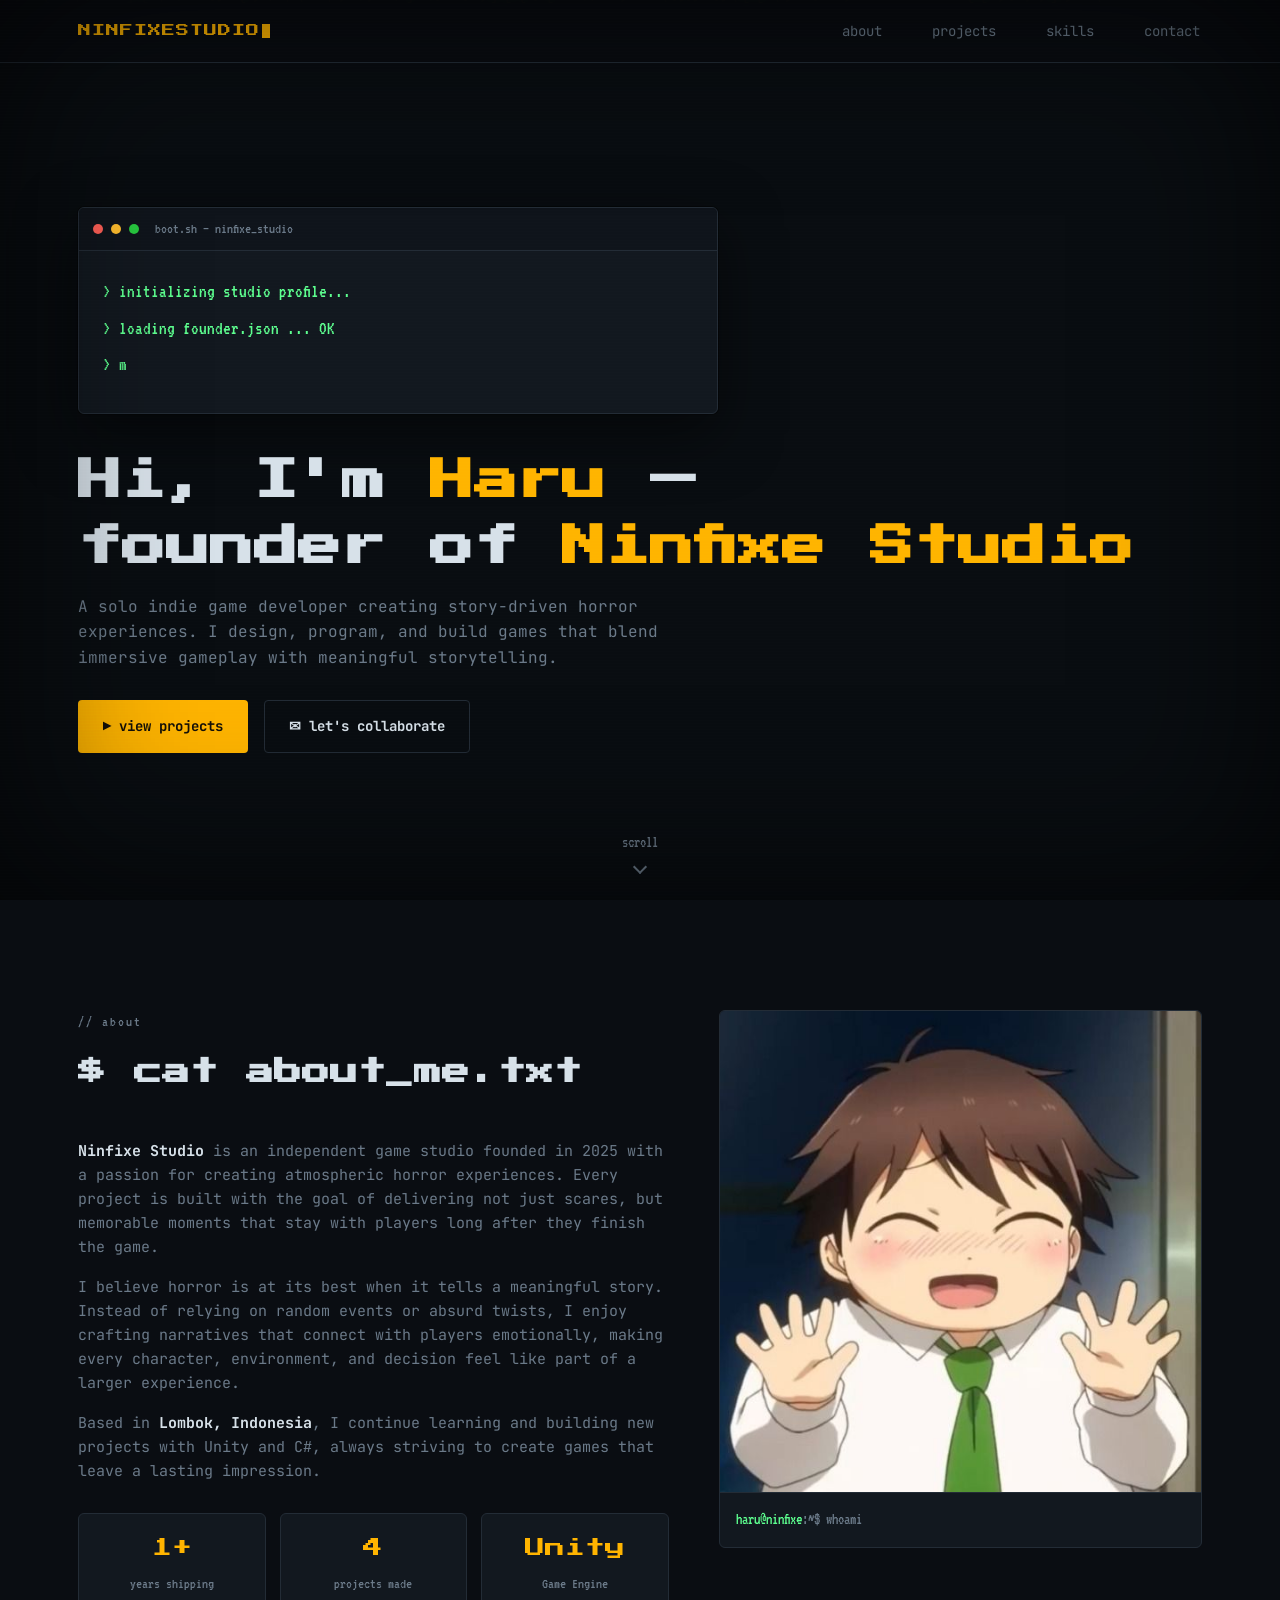
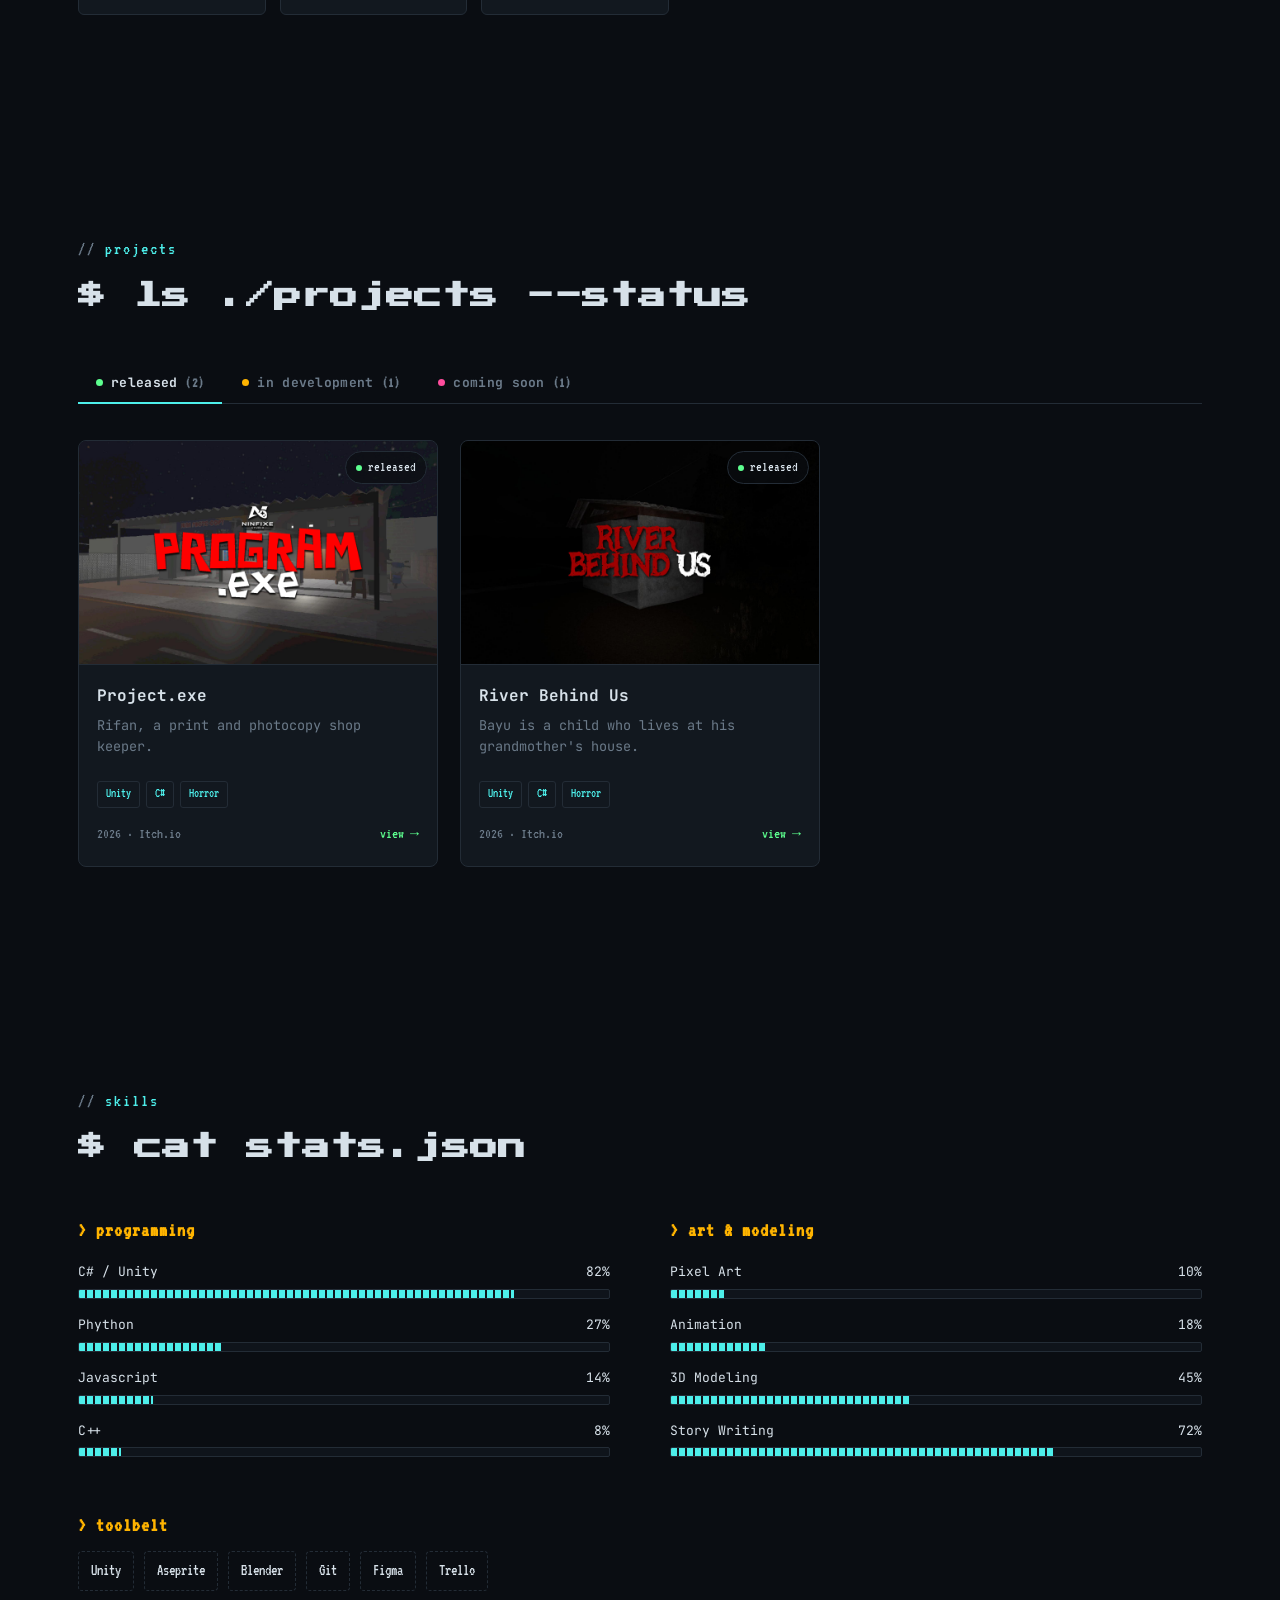
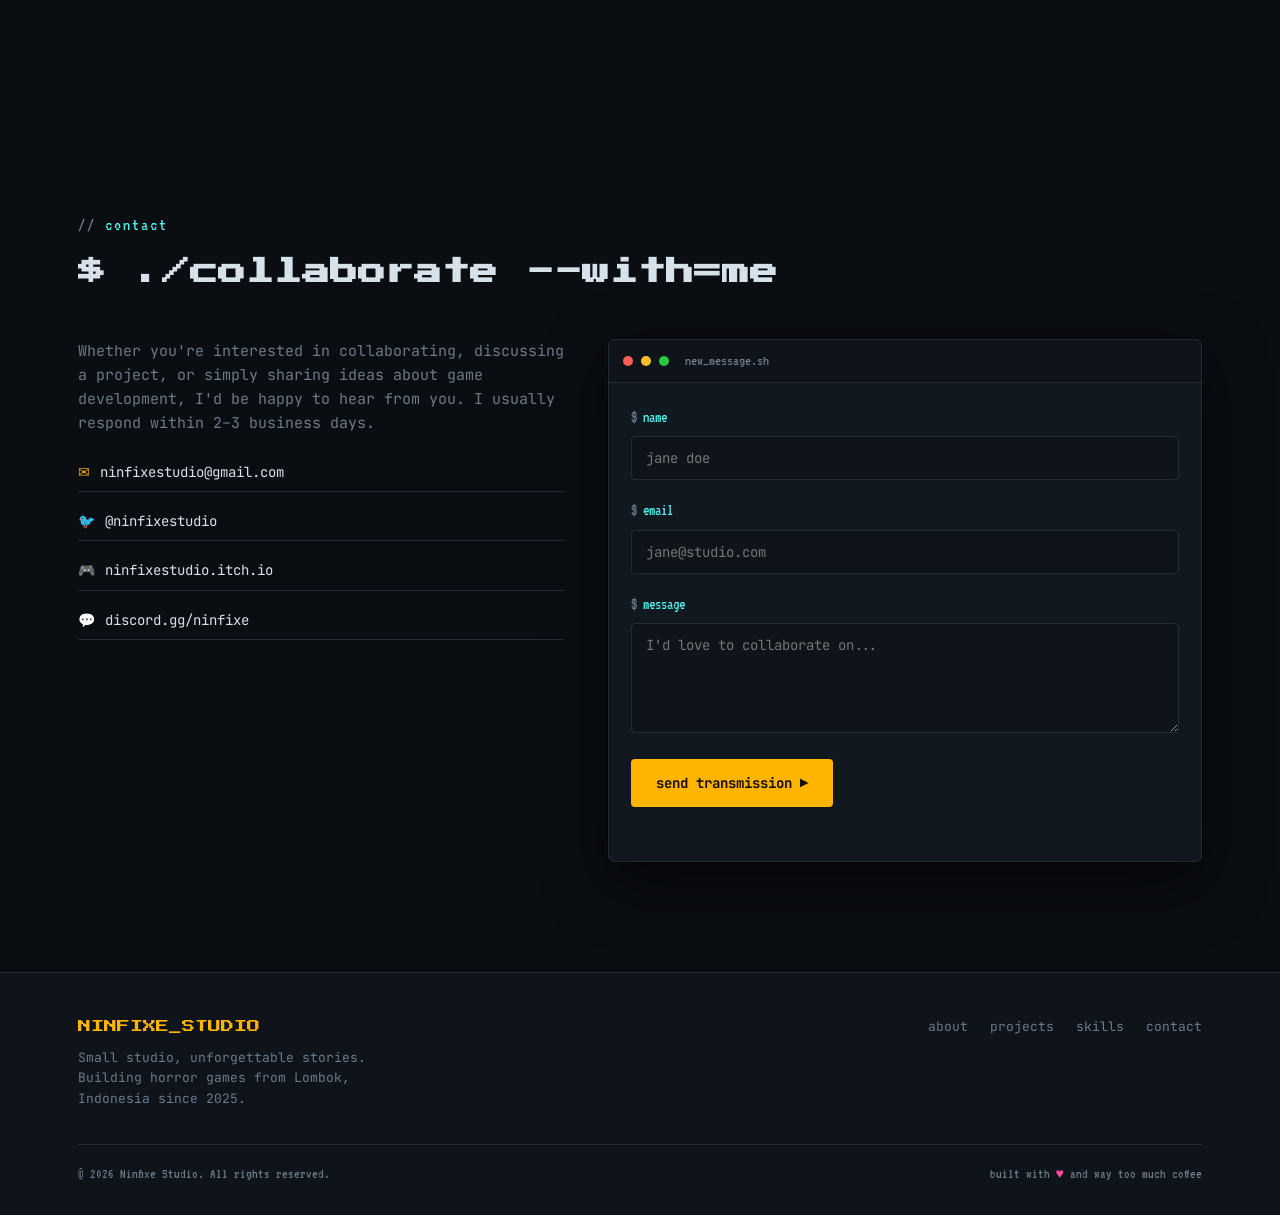
==== commit d246616b: "Update index.html" ====
--- a/index.html
+++ b/index.html
@@ -153,7 +153,7 @@
             </div>
             <div class="card" data-status="dev">
                 <div class="card-art">
-                    <img src="assets/images/beyondthepaper.jpeg" alt="Project Preview">
+                    <img src="assets/images/beyondthepaper.png" alt="Project Preview">
                     <span class="status-chip">
                         <span class="dot-status"></span>in dev
                     </span>
@@ -172,7 +172,7 @@
         <div class="tab-panel" data-panel="soon">
             <div class="card" data-status="soon">
                 <div class="card-art">
-                    <img src="assets/images/projectexe.png" alt="Project Preview">
+                    <img src="assets/images/comingsoon.png" alt="Project Preview">
                     <span class="status-chip">
                         <span class="dot-status"></span>soon
                     </span>
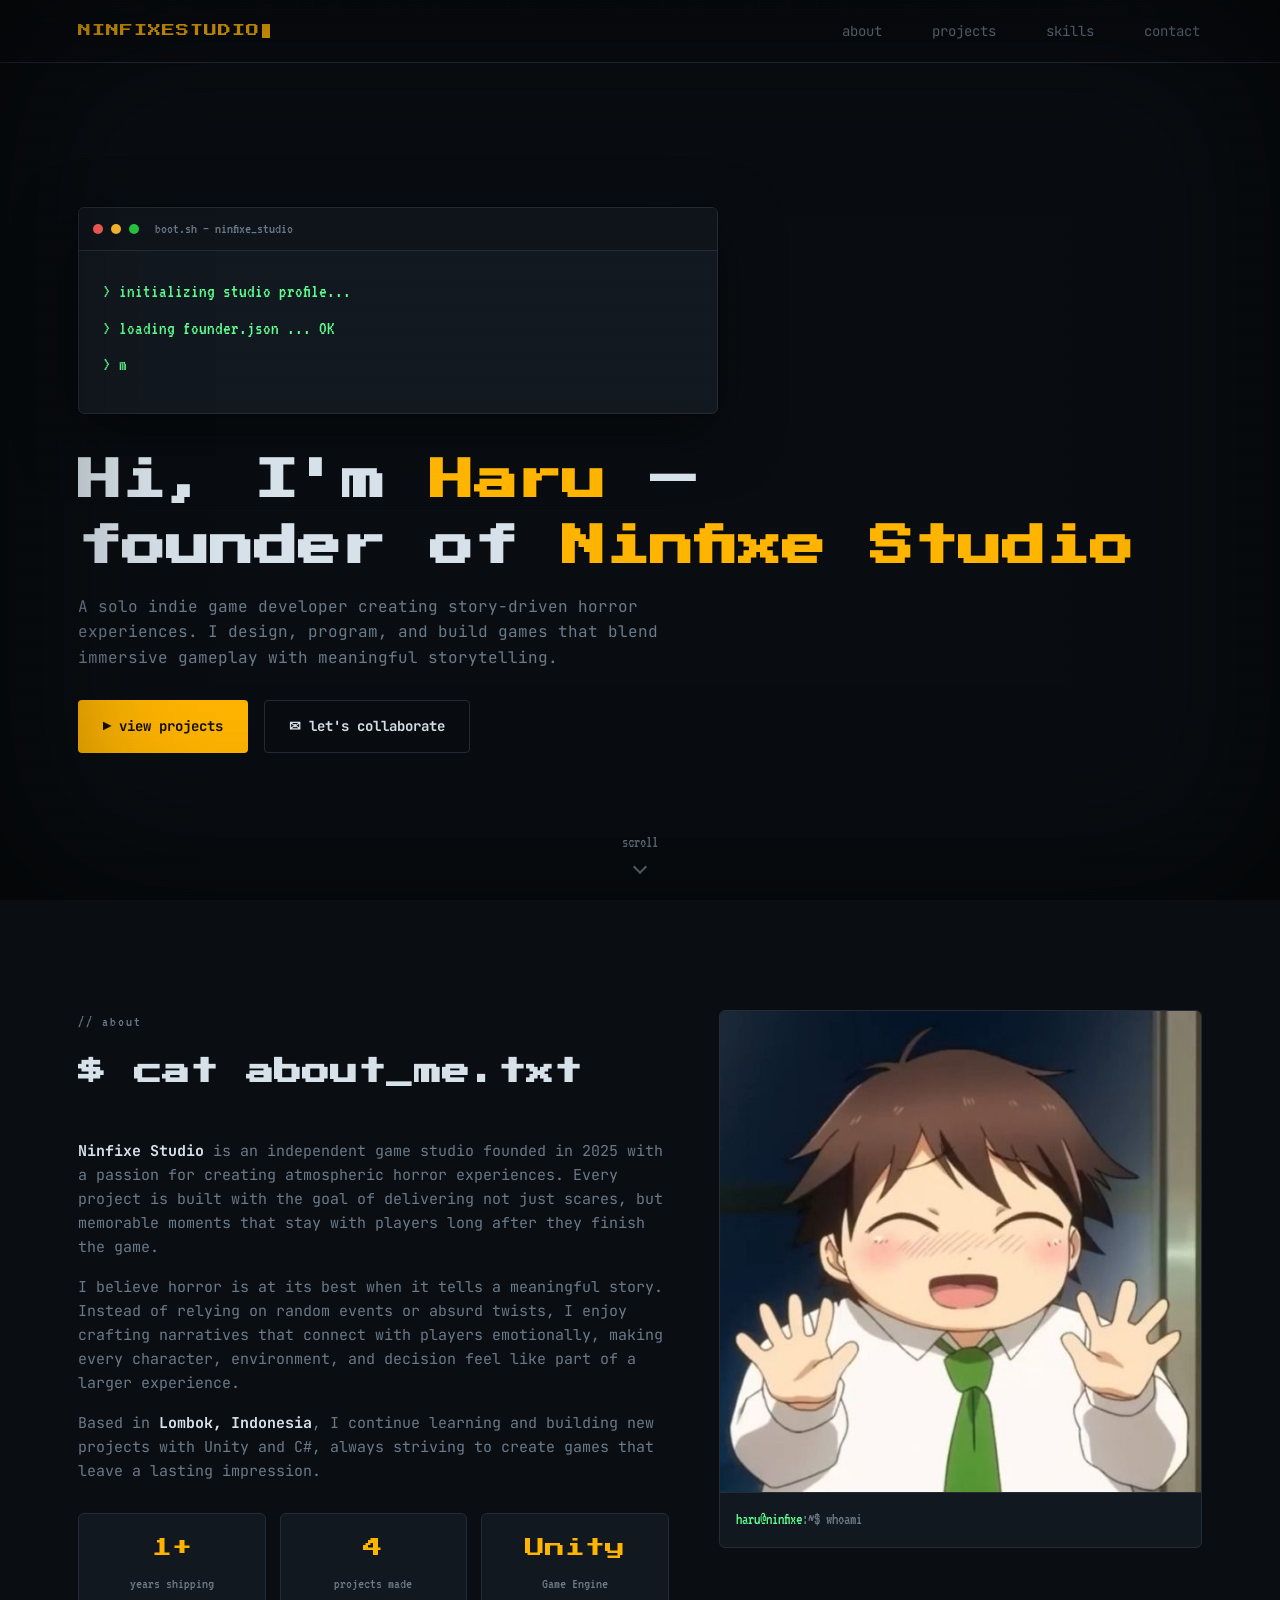
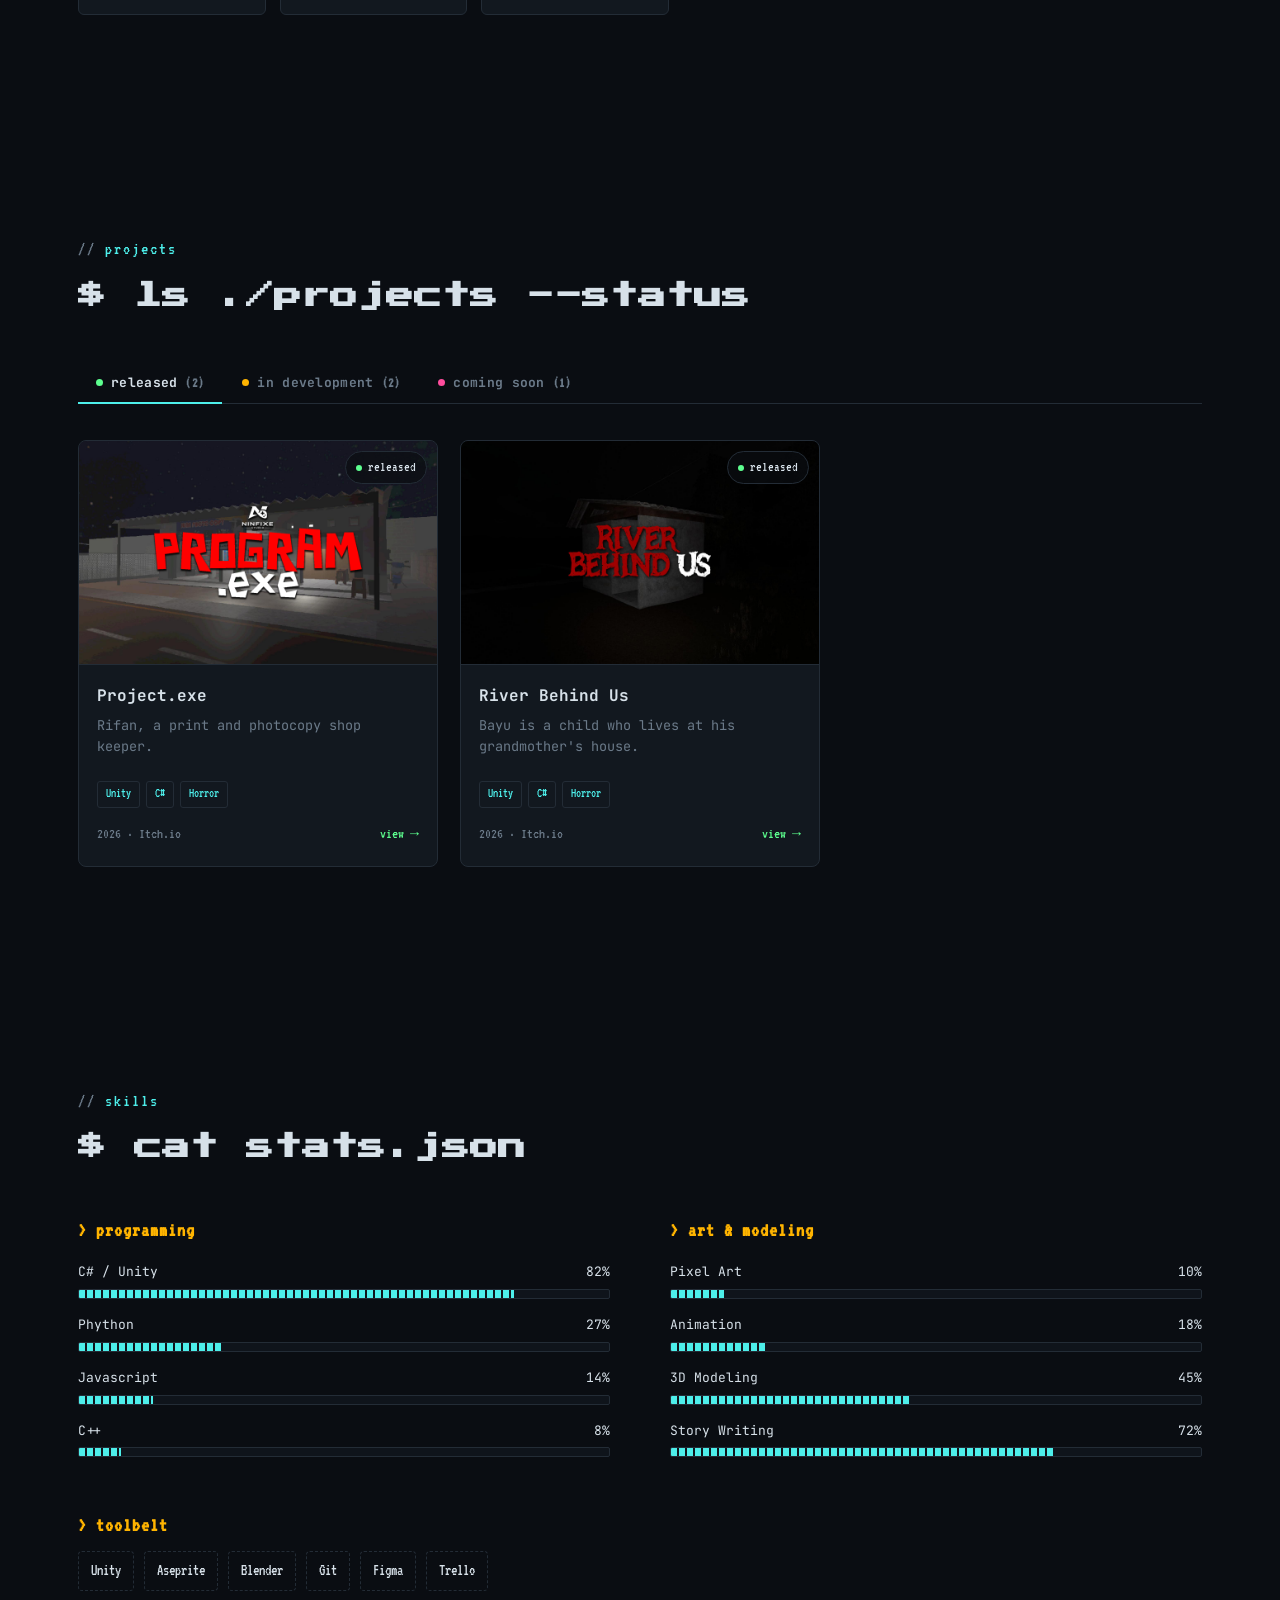
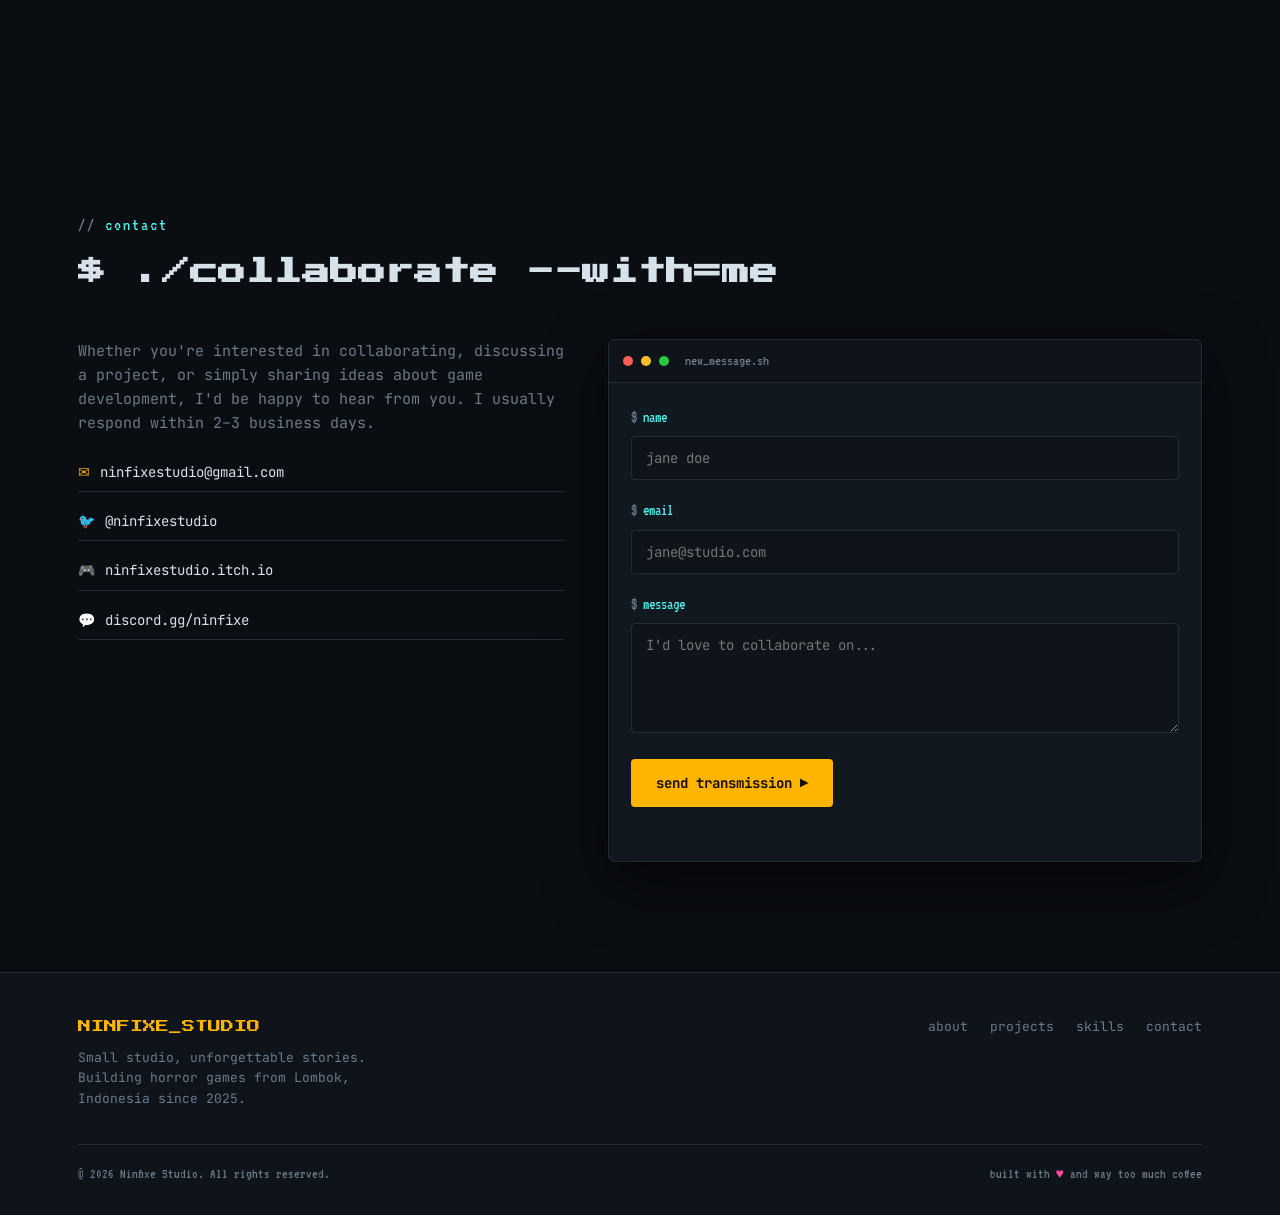
==== commit da4c8908: "Update index.html" ====
--- a/index.html
+++ b/index.html
@@ -96,7 +96,7 @@
             <span class="dot-status"></span> released <span class="tab-count">(2)</span>
             </button>
             <button class="tab" data-status="dev" role="tab" aria-selected="false">
-            <span class="dot-status"></span> in development <span class="tab-count">(1)</span>
+            <span class="dot-status"></span> in development <span class="tab-count">(2)</span>
             </button>
             <button class="tab" data-status="soon" role="tab" aria-selected="false">
             <span class="dot-status"></span> coming soon <span class="tab-count">(1)</span>
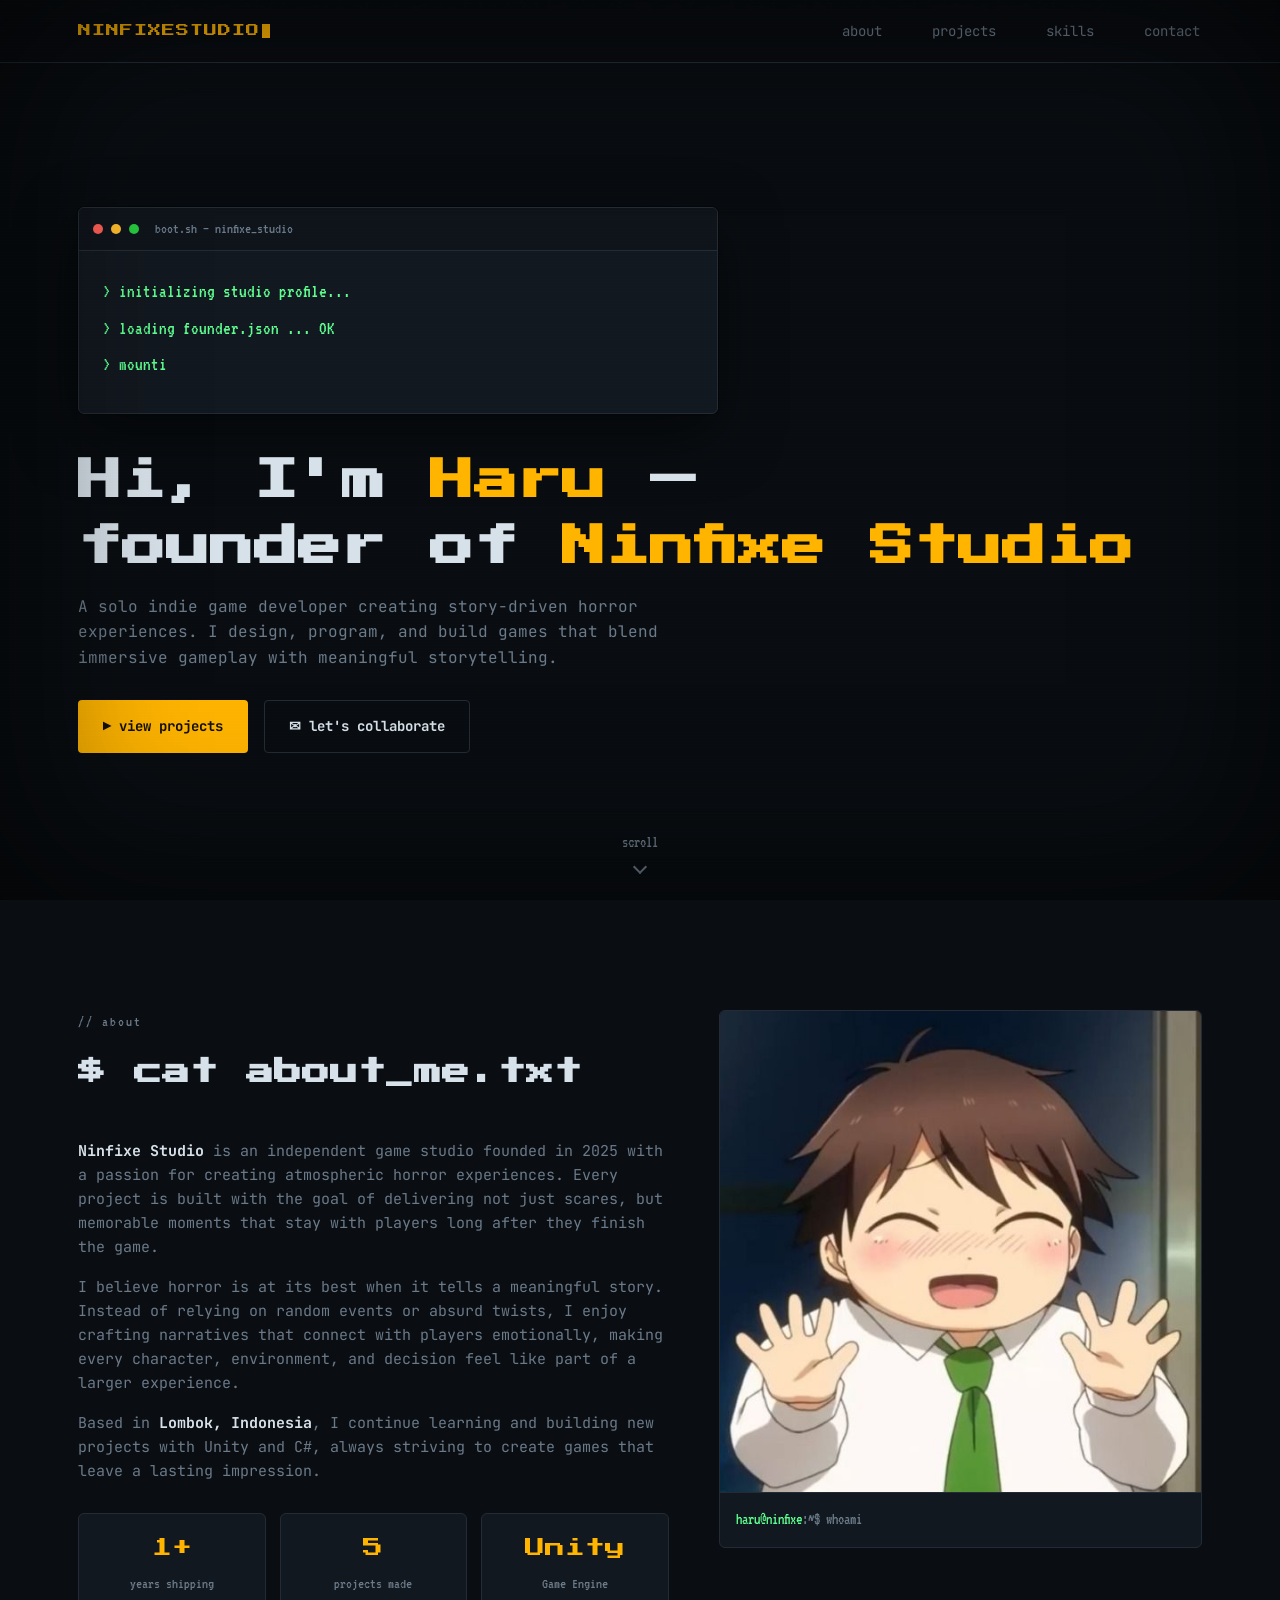
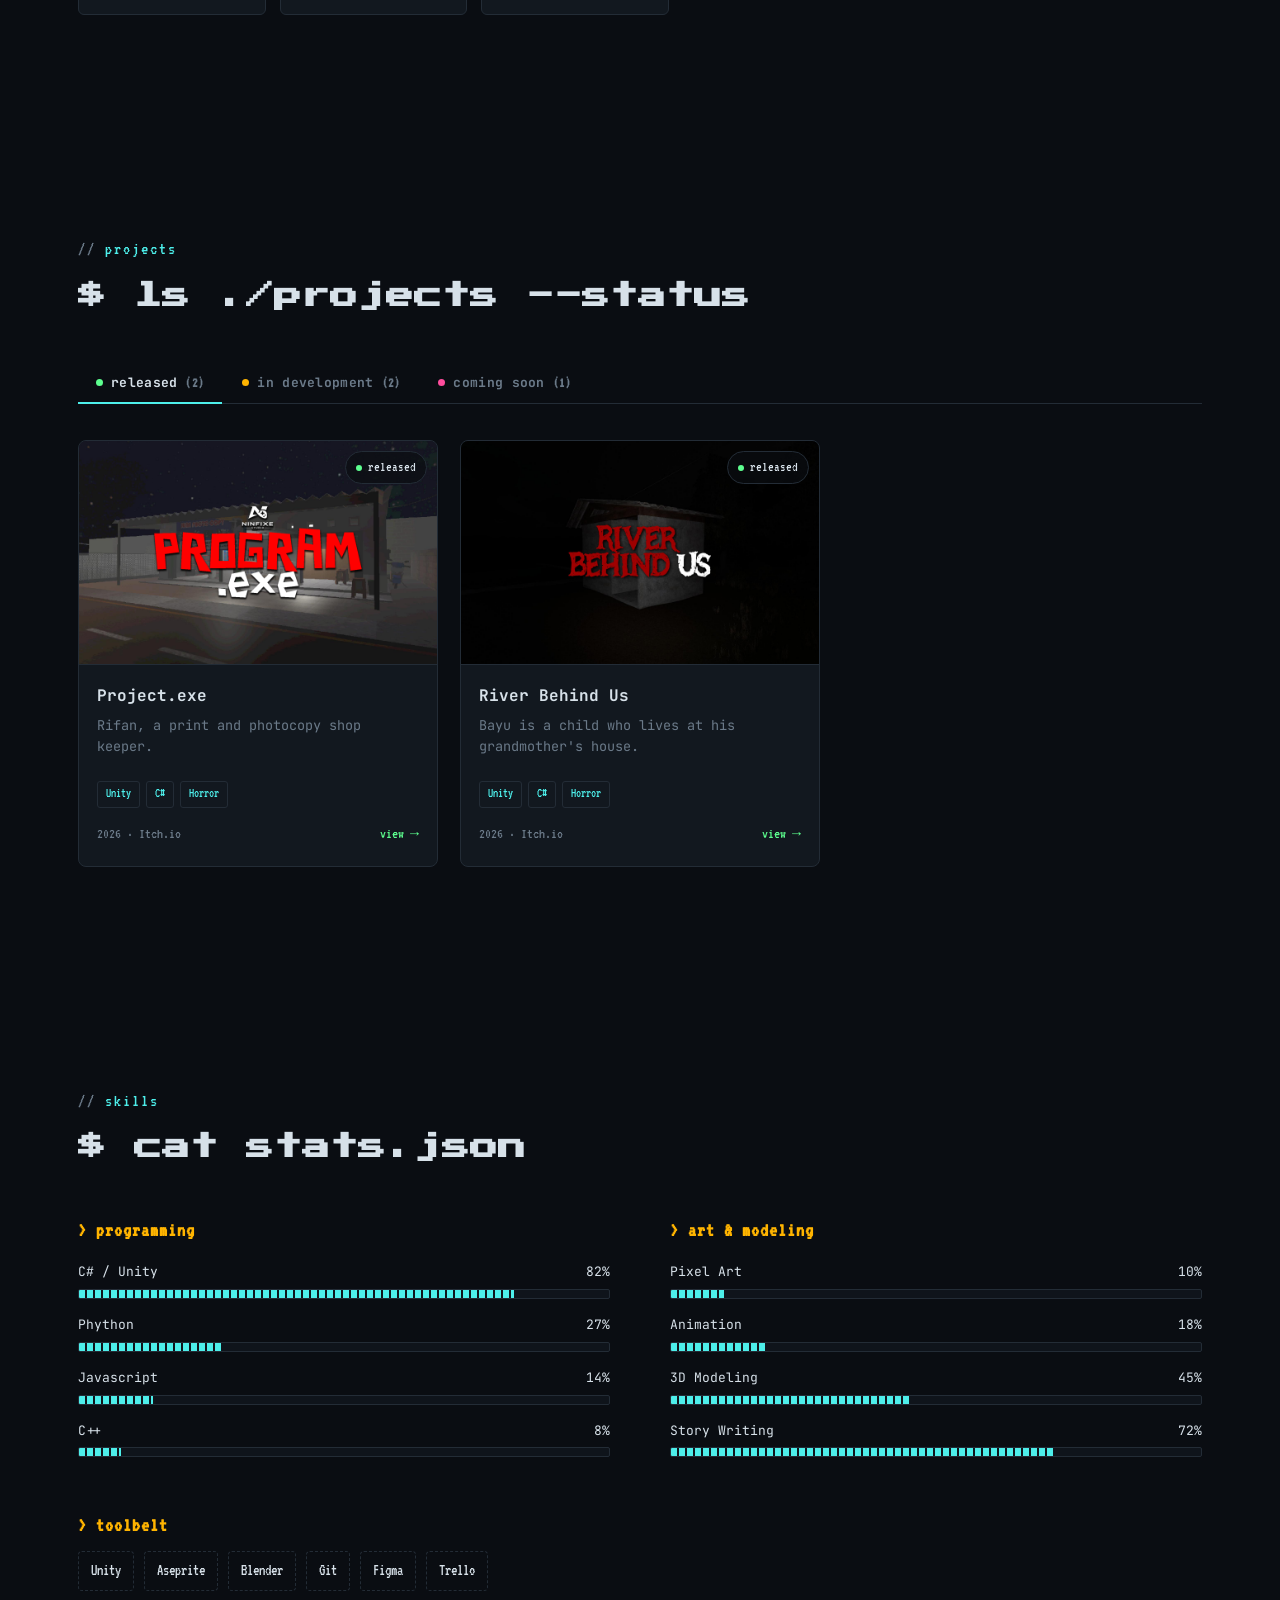
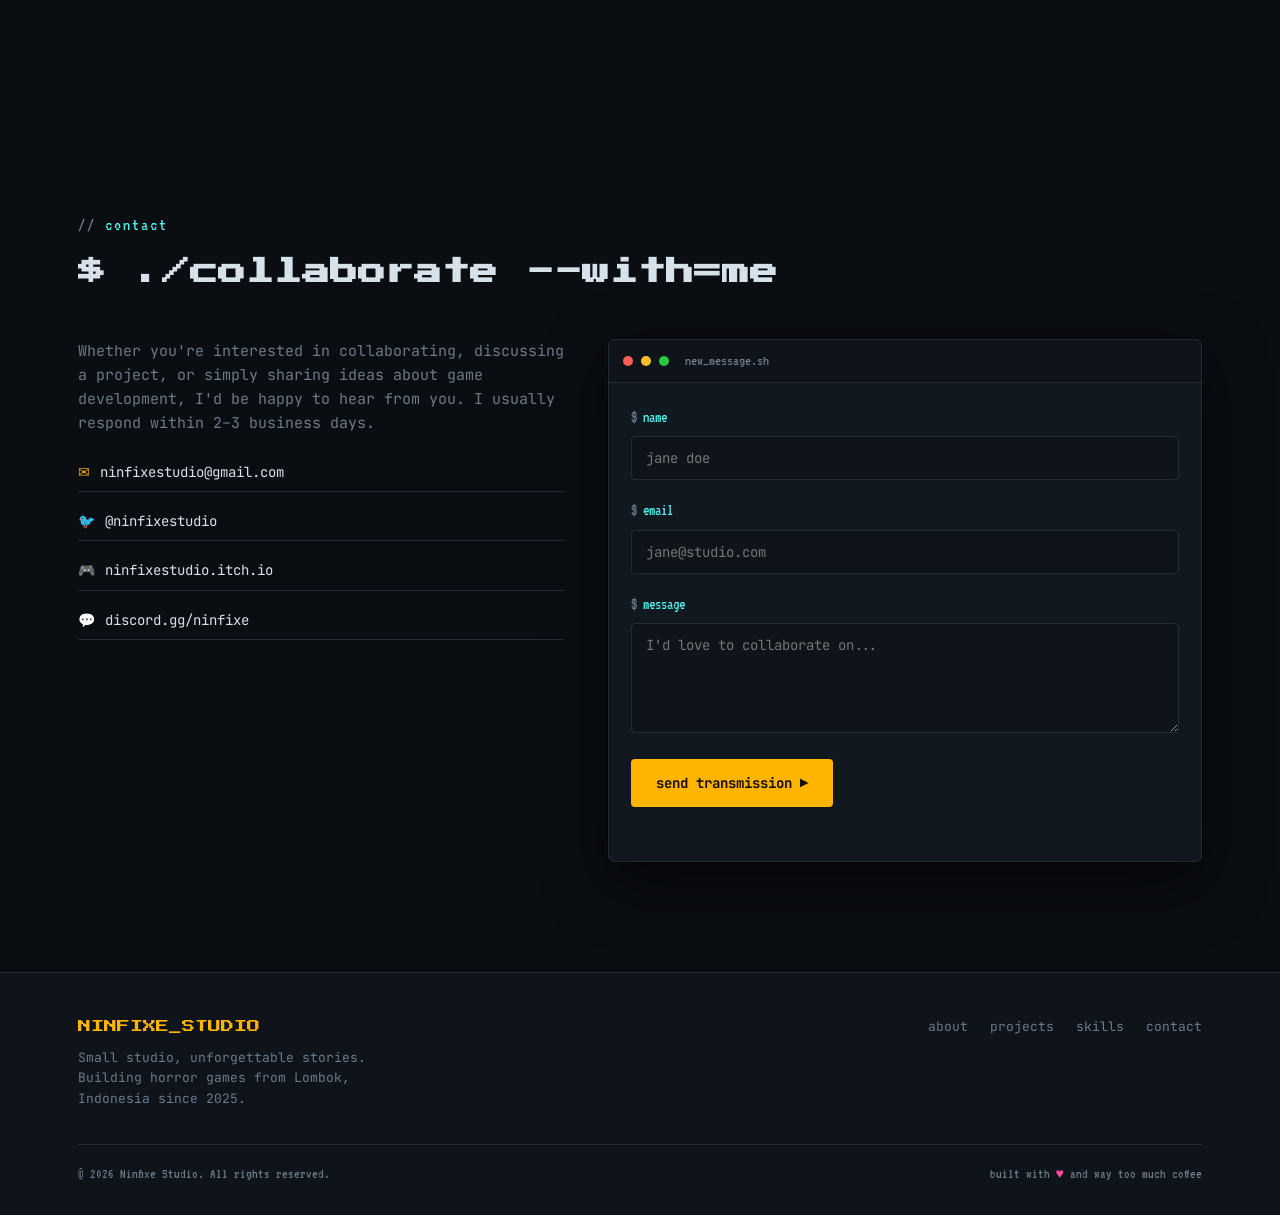
==== commit d3690e82: "Update projects made in about" ====
--- a/index.html
+++ b/index.html
@@ -69,7 +69,7 @@
 
             <div class="stat-row">
                 <div class="stat-card"><div class="stat-num">1+</div><div class="stat-label">years shipping</div></div>
-                <div class="stat-card"><div class="stat-num">4</div><div class="stat-label">projects made</div></div>
+                <div class="stat-card"><div class="stat-num">5</div><div class="stat-label">projects made</div></div>
                 <div class="stat-card"><div class="stat-num">Unity</div><div class="stat-label">Game Engine</div></div>
             </div>
             </div>
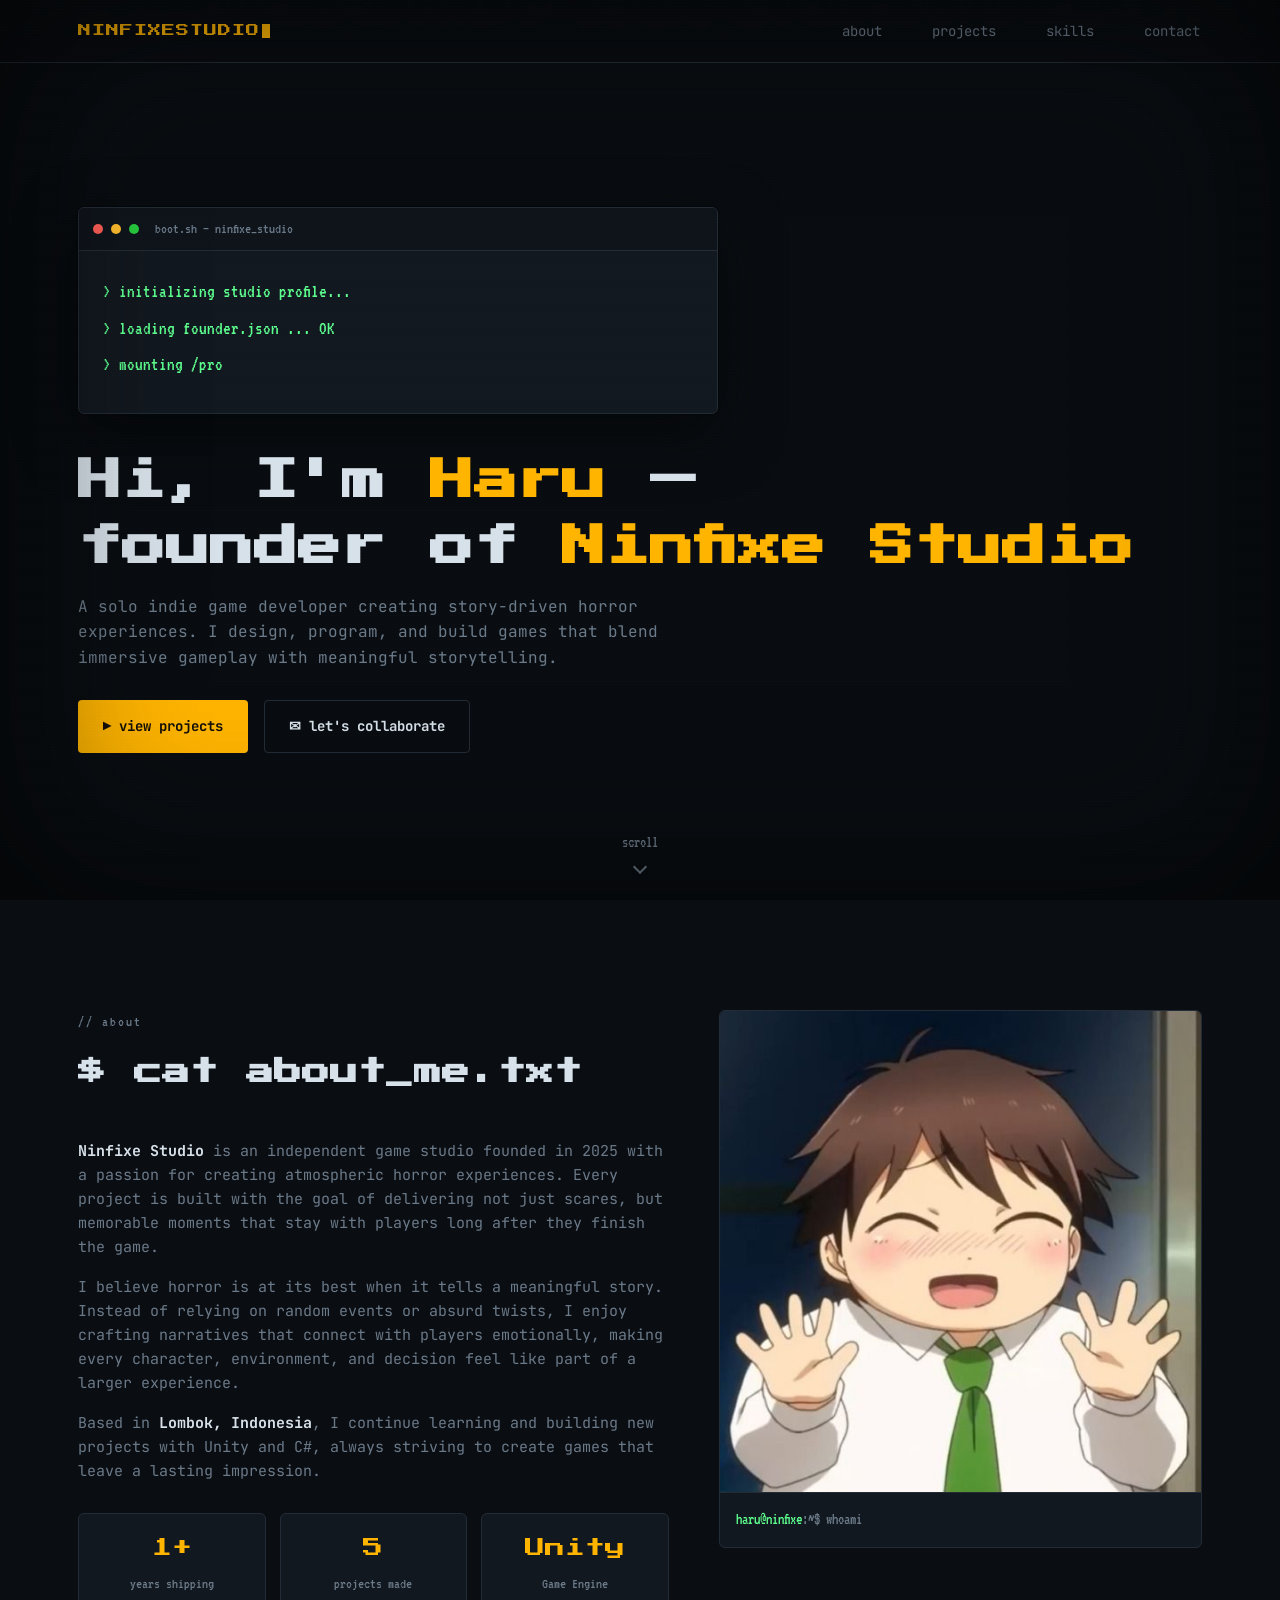
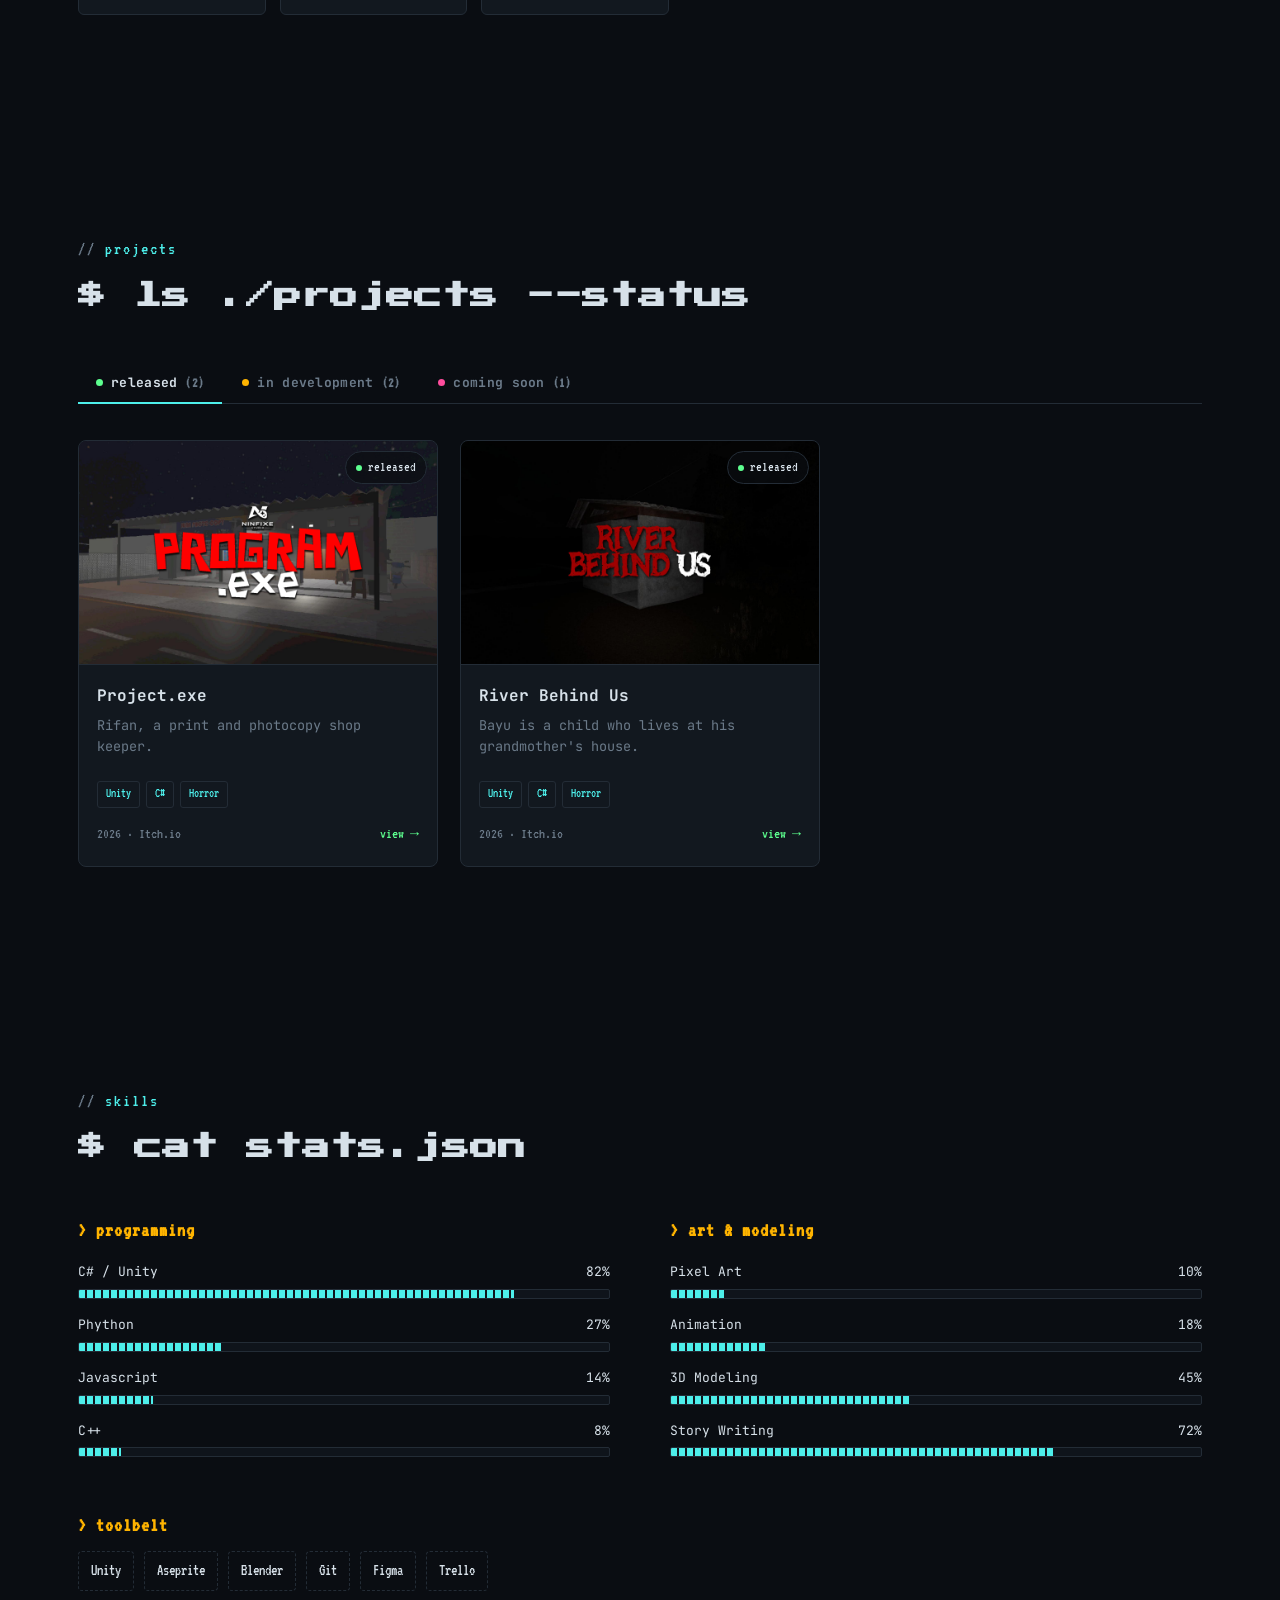
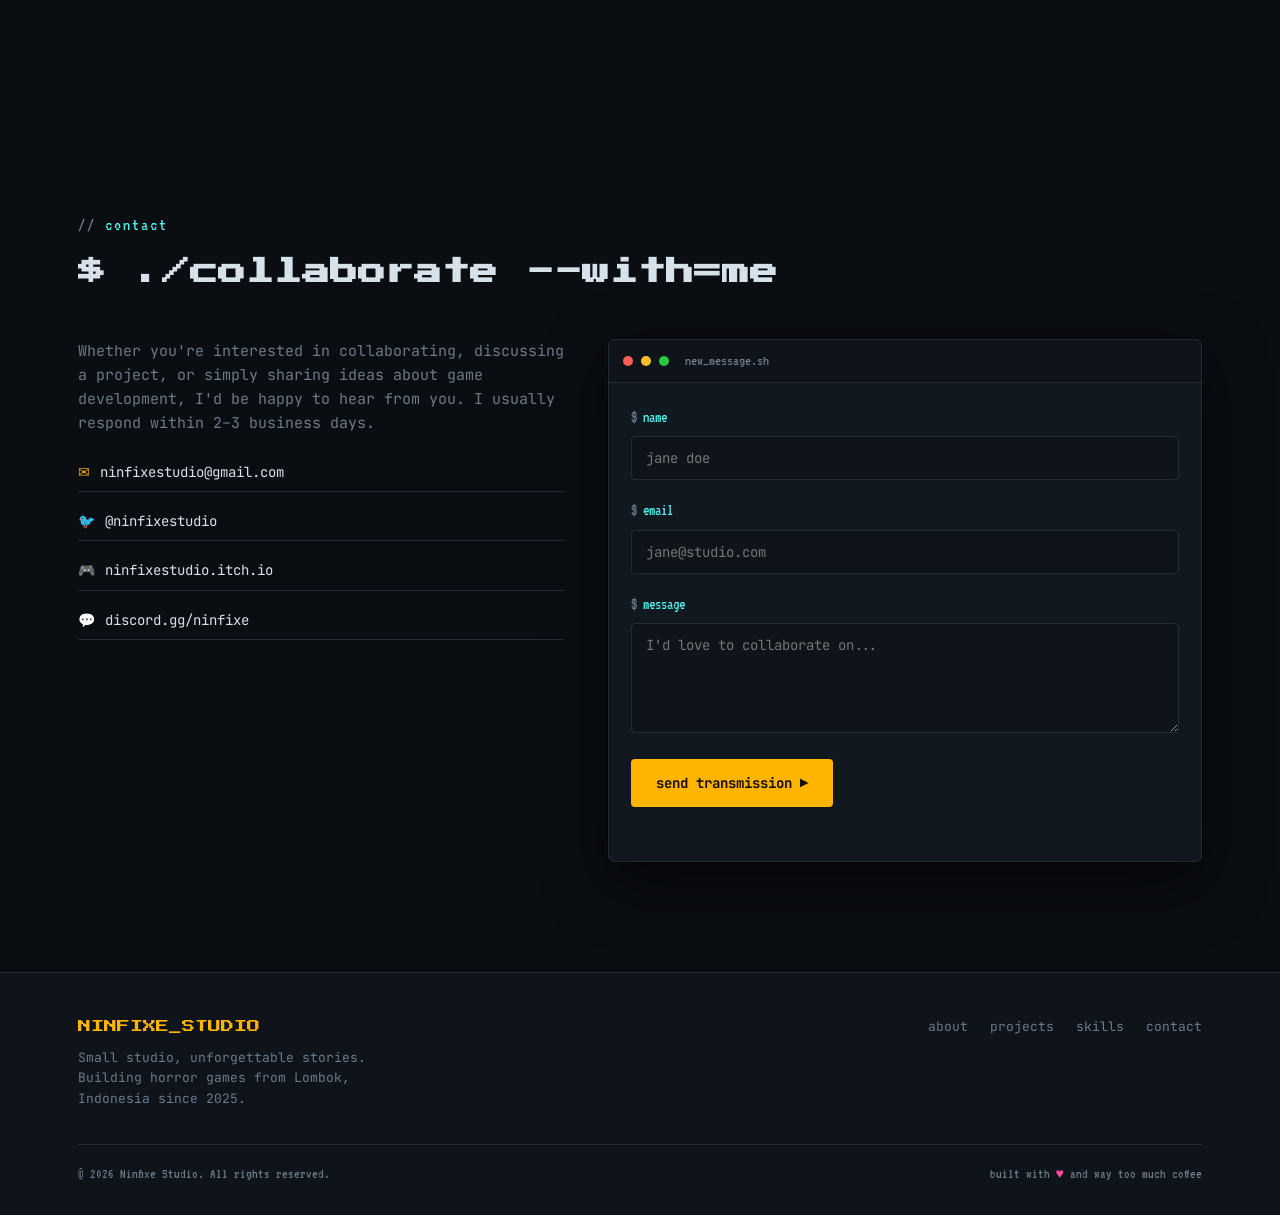
==== commit fde0b3e5: "Adding a page to each project." ====
--- a/index.html
+++ b/index.html
@@ -116,7 +116,7 @@
                     <div class="card-title">Project.exe</div>
                     <div class="card-desc">Rifan, a print and photocopy shop keeper.</div>
                     <div class="card-tags"><span class="tag">Unity</span><span class="tag">C#</span><span class="tag">Horror</span></div>
-                    <div class="card-foot"><span>2026 · Itch.io</span><a href="https://ninfixestudio.itch.io/programexe">view →</a></div>
+                    <div class="card-foot"><span>2026 · Itch.io</span><a href="project/programexe.html">view →</a></div>
                 </div>
             </div>
             <div class="card" data-status="released">
@@ -130,7 +130,7 @@
                     <div class="card-title">River Behind Us</div>
                     <div class="card-desc">Bayu is a child who lives at his grandmother's house.</div>
                     <div class="card-tags"><span class="tag">Unity</span><span class="tag">C#</span><span class="tag">Horror</span></div>
-                    <div class="card-foot"><span>2026 · Itch.io</span><a href="https://ninfixestudio.itch.io/river-behind-us">view →</a></div>
+                    <div class="card-foot"><span>2026 · Itch.io</span><a href="project/riverbehindus.html">view →</a></div>
                 </div>
             </div>
         </div>
@@ -148,7 +148,7 @@
                     <div class="card-desc">Topan, a driver taxi. This game is a anomaly games.</div>
                     <div class="card-tags"><span class="tag">Unity</span><span class="tag">C#</span><span class="tag">Horror</span></div>
                     <div class="card-progress"><div class="card-progress-fill" data-progress="12"></div></div>
-                    <div class="card-foot"><span>12% complete</span><a href="https://www.youtube.com/@NinfixeStudio">follow →</a></div>
+                    <div class="card-foot"><span>12% complete</span><a href="https://www.youtube.com/@NinfixeStudio" target="_blank" rel="noopener noreferrer">follow →</a></div>
                 </div>
             </div>
             <div class="card" data-status="dev">
@@ -163,7 +163,7 @@
                     <div class="card-desc">A full story of the part game Program.exe.</div>
                     <div class="card-tags"><span class="tag">Unity</span><span class="tag">C#</span><span class="tag">Horror</span></div>
                     <div class="card-progress"><div class="card-progress-fill" data-progress="67"></div></div>
-                    <div class="card-foot"><span>67% complete</span><a href="https://www.youtube.com/@NinfixeStudio">follow →</a></div>
+                    <div class="card-foot"><span>67% complete</span><a href="https://www.youtube.com/@NinfixeStudio" target="_blank" rel="noopener noreferrer">follow →</a></div>
                 </div>
             </div>
         </div>
@@ -181,7 +181,7 @@
                     <div class="card-title">Dead Task (STC)</div>
                     <div class="card-desc">Iwan, a food delivery courier, suddenly receives a job offer with an insane salary.</div>
                     <div class="card-tags"><span class="tag">Unity</span><span class="tag">C#</span><span class="tag">Horror</span></div>
-                    <div class="card-foot"><span>early concept</span><a href="https://www.youtube.com/@NinfixeStudio">get notified →</a></div>
+                    <div class="card-foot"><span>early concept</span><a href="https://www.youtube.com/@NinfixeStudio" target="_blank" rel="noopener noreferrer">get notified →</a></div>
                 </div>
             </div>
         </div>
@@ -263,9 +263,9 @@
             <div class="contact-info reveal">
             <p>Whether you're interested in collaborating, discussing a project, or simply sharing ideas about game development, I'd be happy to hear from you. I usually respond within 2–3 business days.</p>
             <div class="contact-links">
-                <a href="mailto:ninfixestudio@gmail.com"><span class="ico">✉</span> ninfixestudio@gmail.com</a>
+                <a href="mailto:ninfixestudio@gmail.com" target="_blank" rel="noopener noreferrer"><span class="ico">✉</span> ninfixestudio@gmail.com</a>
                 <a href="#"><span class="ico">🐦</span> @ninfixestudio</a>
-                <a href="https://ninfixestudio.itch.io/"><span class="ico">🎮</span> ninfixestudio.itch.io</a>
+                <a href="https://ninfixestudio.itch.io/" target="_blank" rel="noopener noreferrer"><span class="ico">🎮</span> ninfixestudio.itch.io</a>
                 <a href="#"><span class="ico">💬</span> discord.gg/ninfixe</a>
             </div>
             </div>
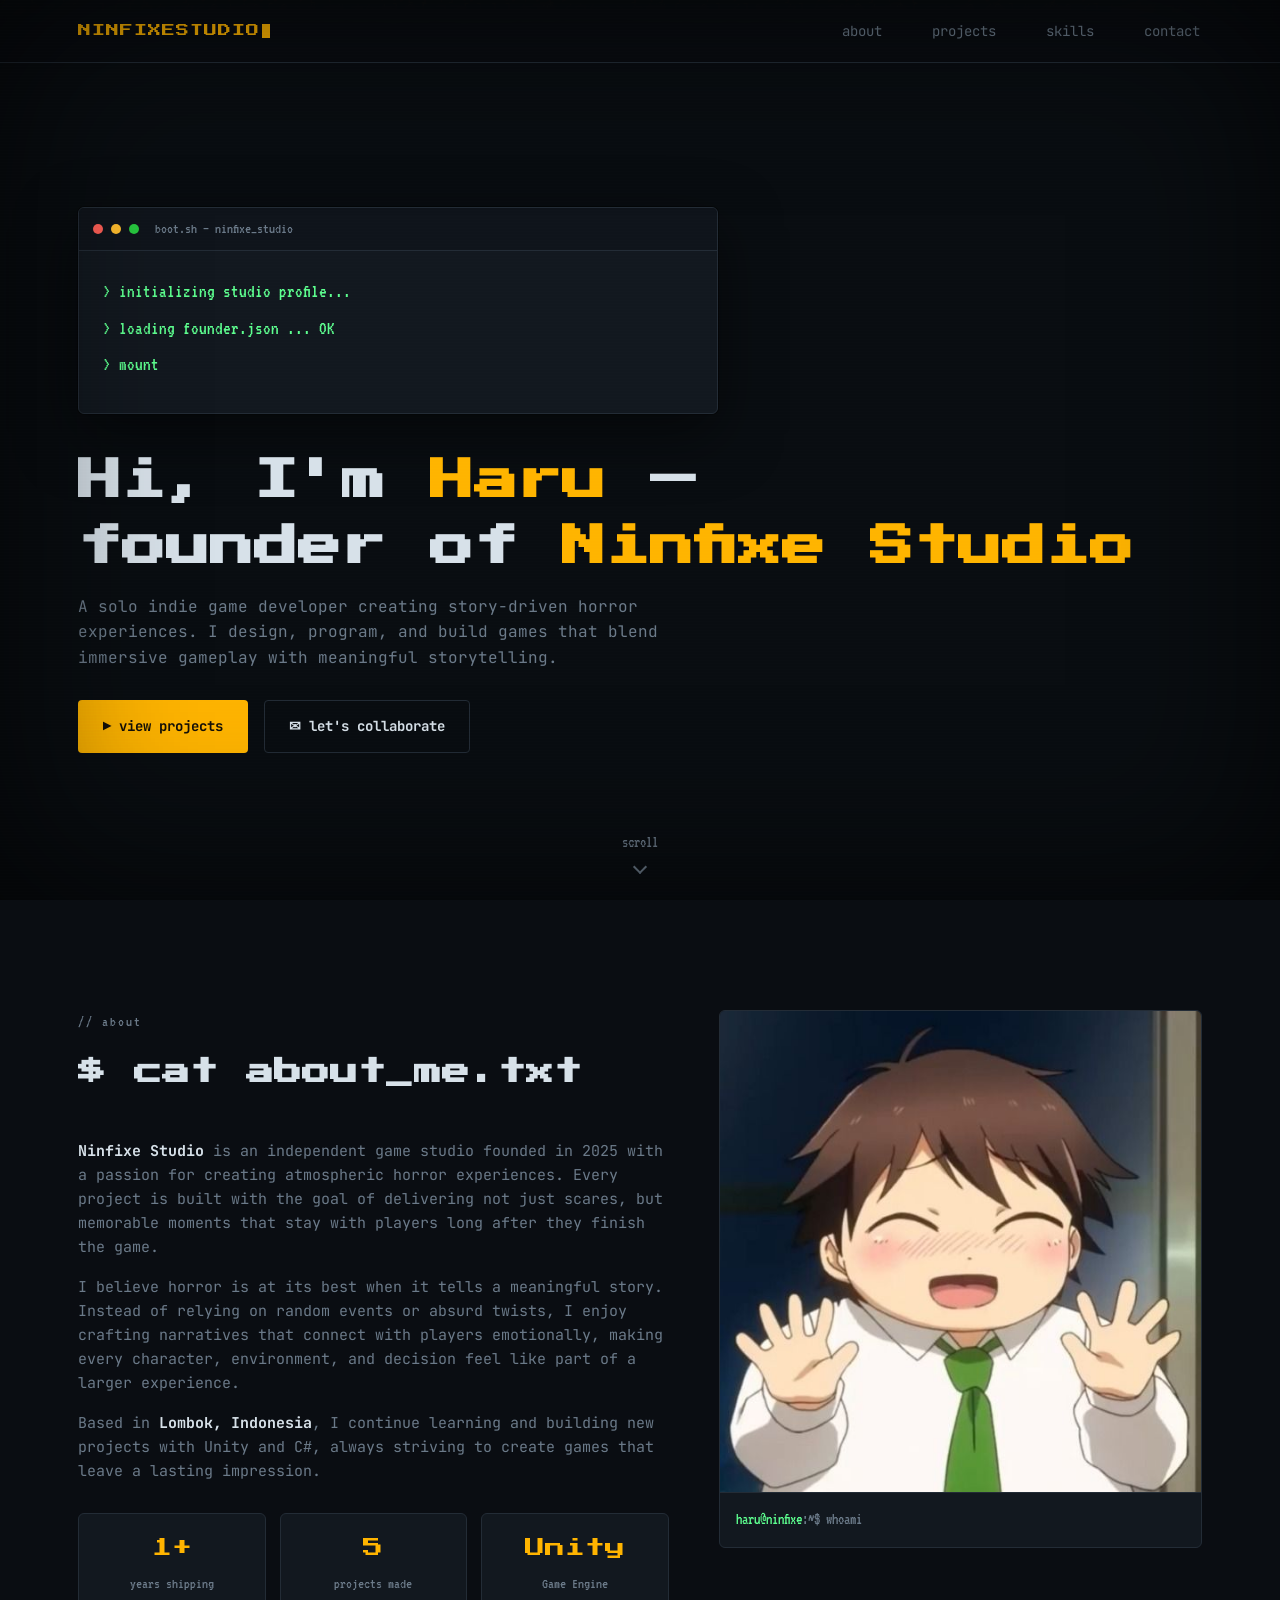
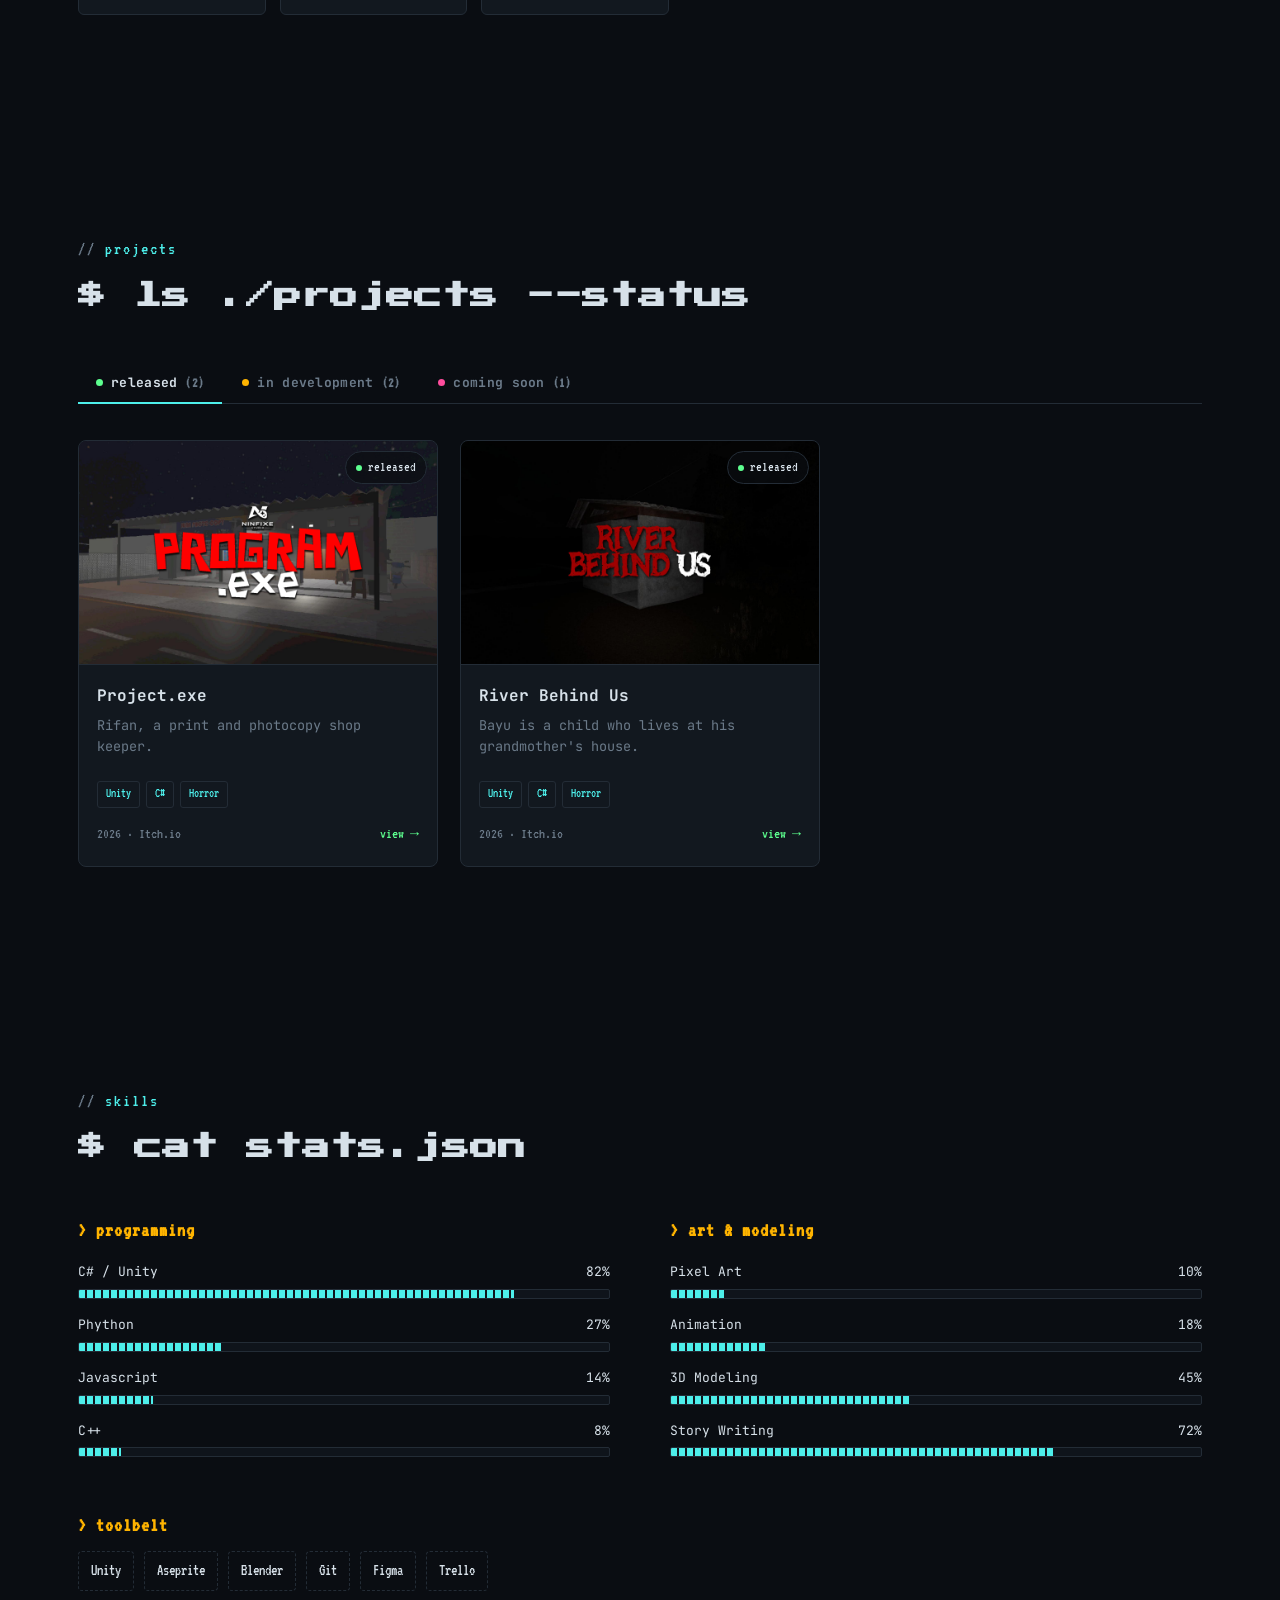
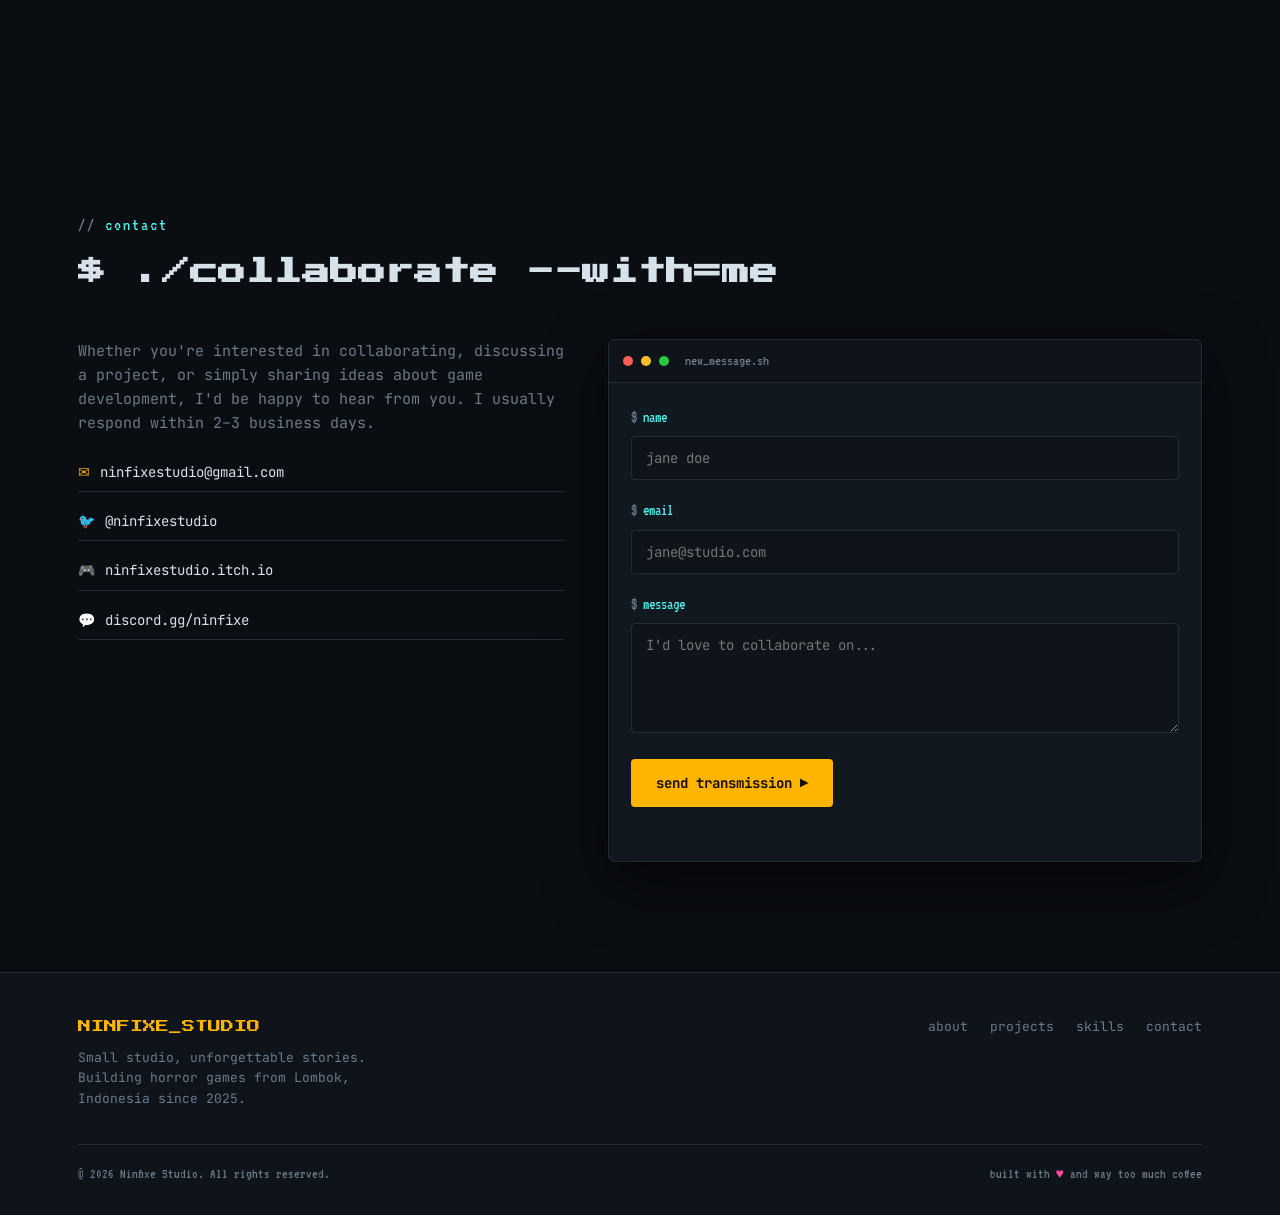
==== commit 7ae05972: "Fix link to page projects." ====
--- a/index.html
+++ b/index.html
@@ -116,7 +116,7 @@
                     <div class="card-title">Project.exe</div>
                     <div class="card-desc">Rifan, a print and photocopy shop keeper.</div>
                     <div class="card-tags"><span class="tag">Unity</span><span class="tag">C#</span><span class="tag">Horror</span></div>
-                    <div class="card-foot"><span>2026 · Itch.io</span><a href="project/programexe.html">view →</a></div>
+                    <div class="card-foot"><span>2026 · Itch.io</span><a href="projects/programexe.html">view →</a></div>
                 </div>
             </div>
             <div class="card" data-status="released">
@@ -130,7 +130,7 @@
                     <div class="card-title">River Behind Us</div>
                     <div class="card-desc">Bayu is a child who lives at his grandmother's house.</div>
                     <div class="card-tags"><span class="tag">Unity</span><span class="tag">C#</span><span class="tag">Horror</span></div>
-                    <div class="card-foot"><span>2026 · Itch.io</span><a href="project/riverbehindus.html">view →</a></div>
+                    <div class="card-foot"><span>2026 · Itch.io</span><a href="projects/riverbehindus.html">view →</a></div>
                 </div>
             </div>
         </div>
